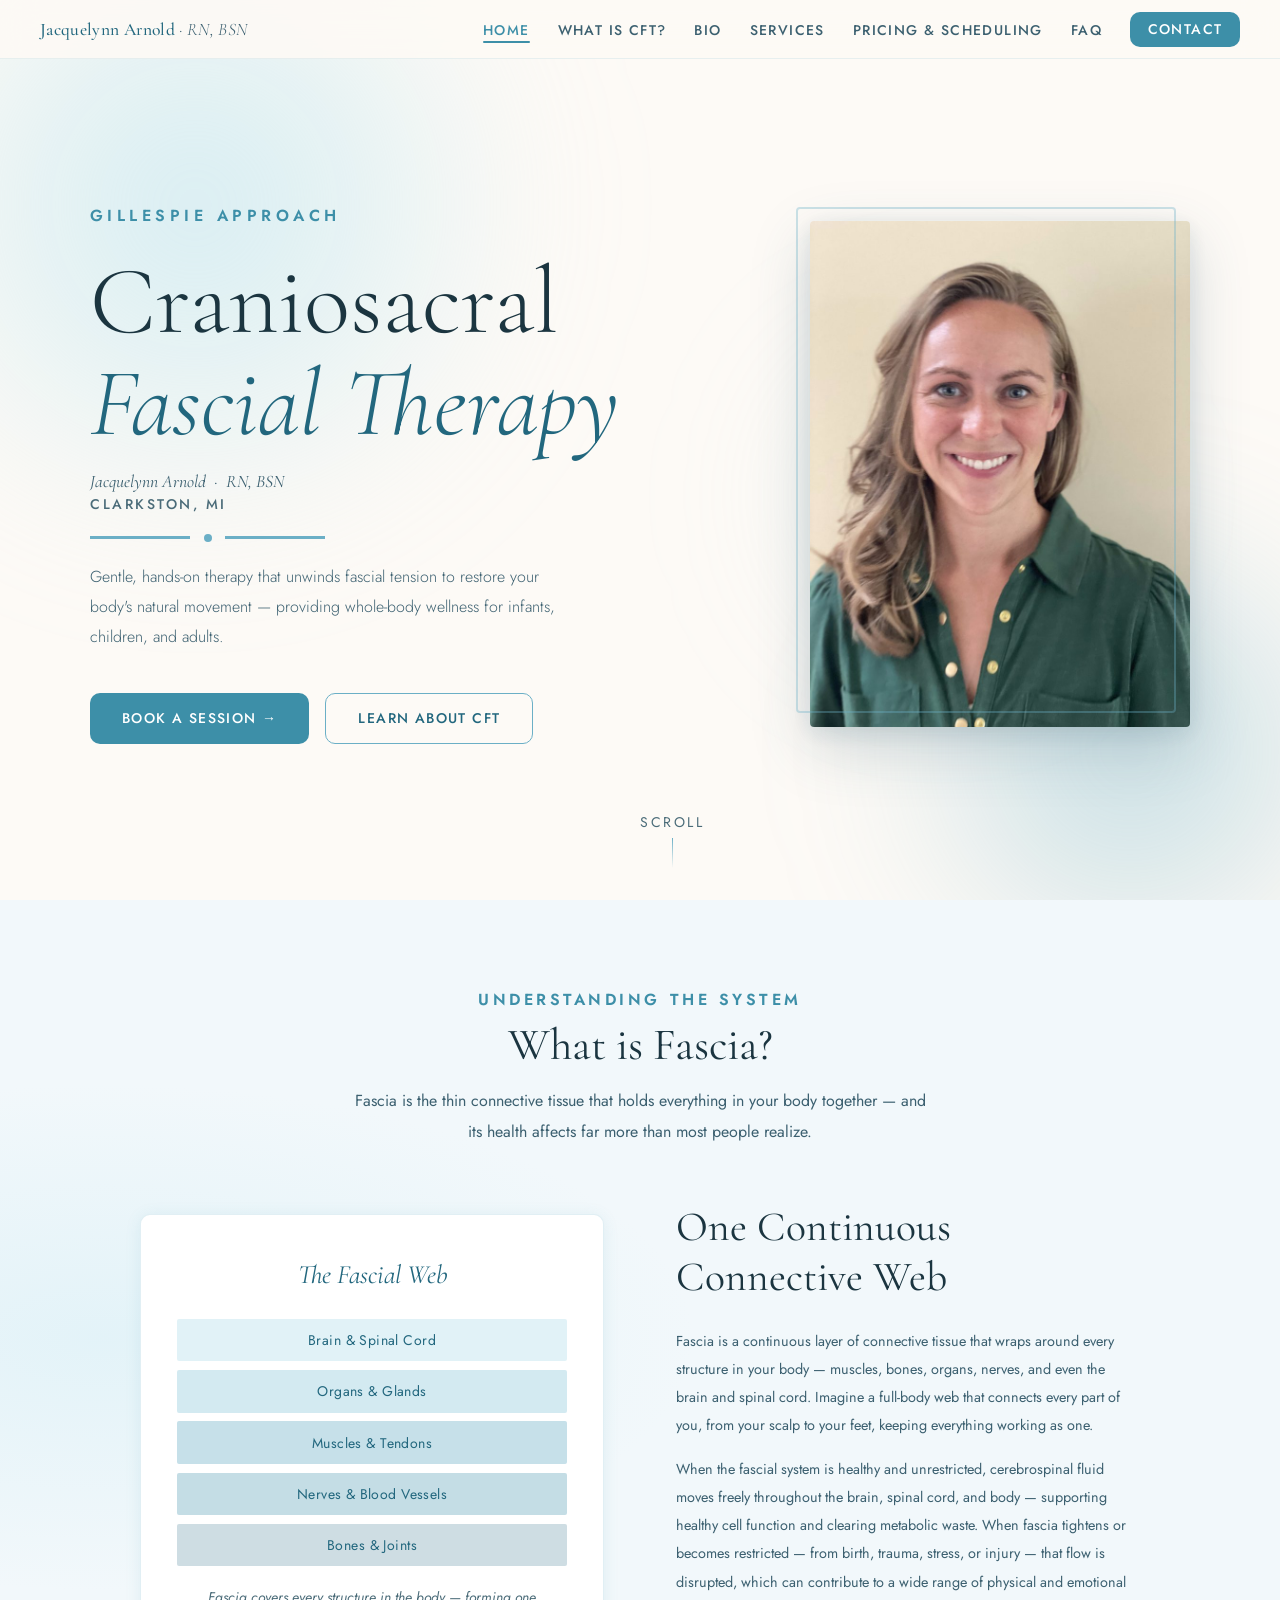
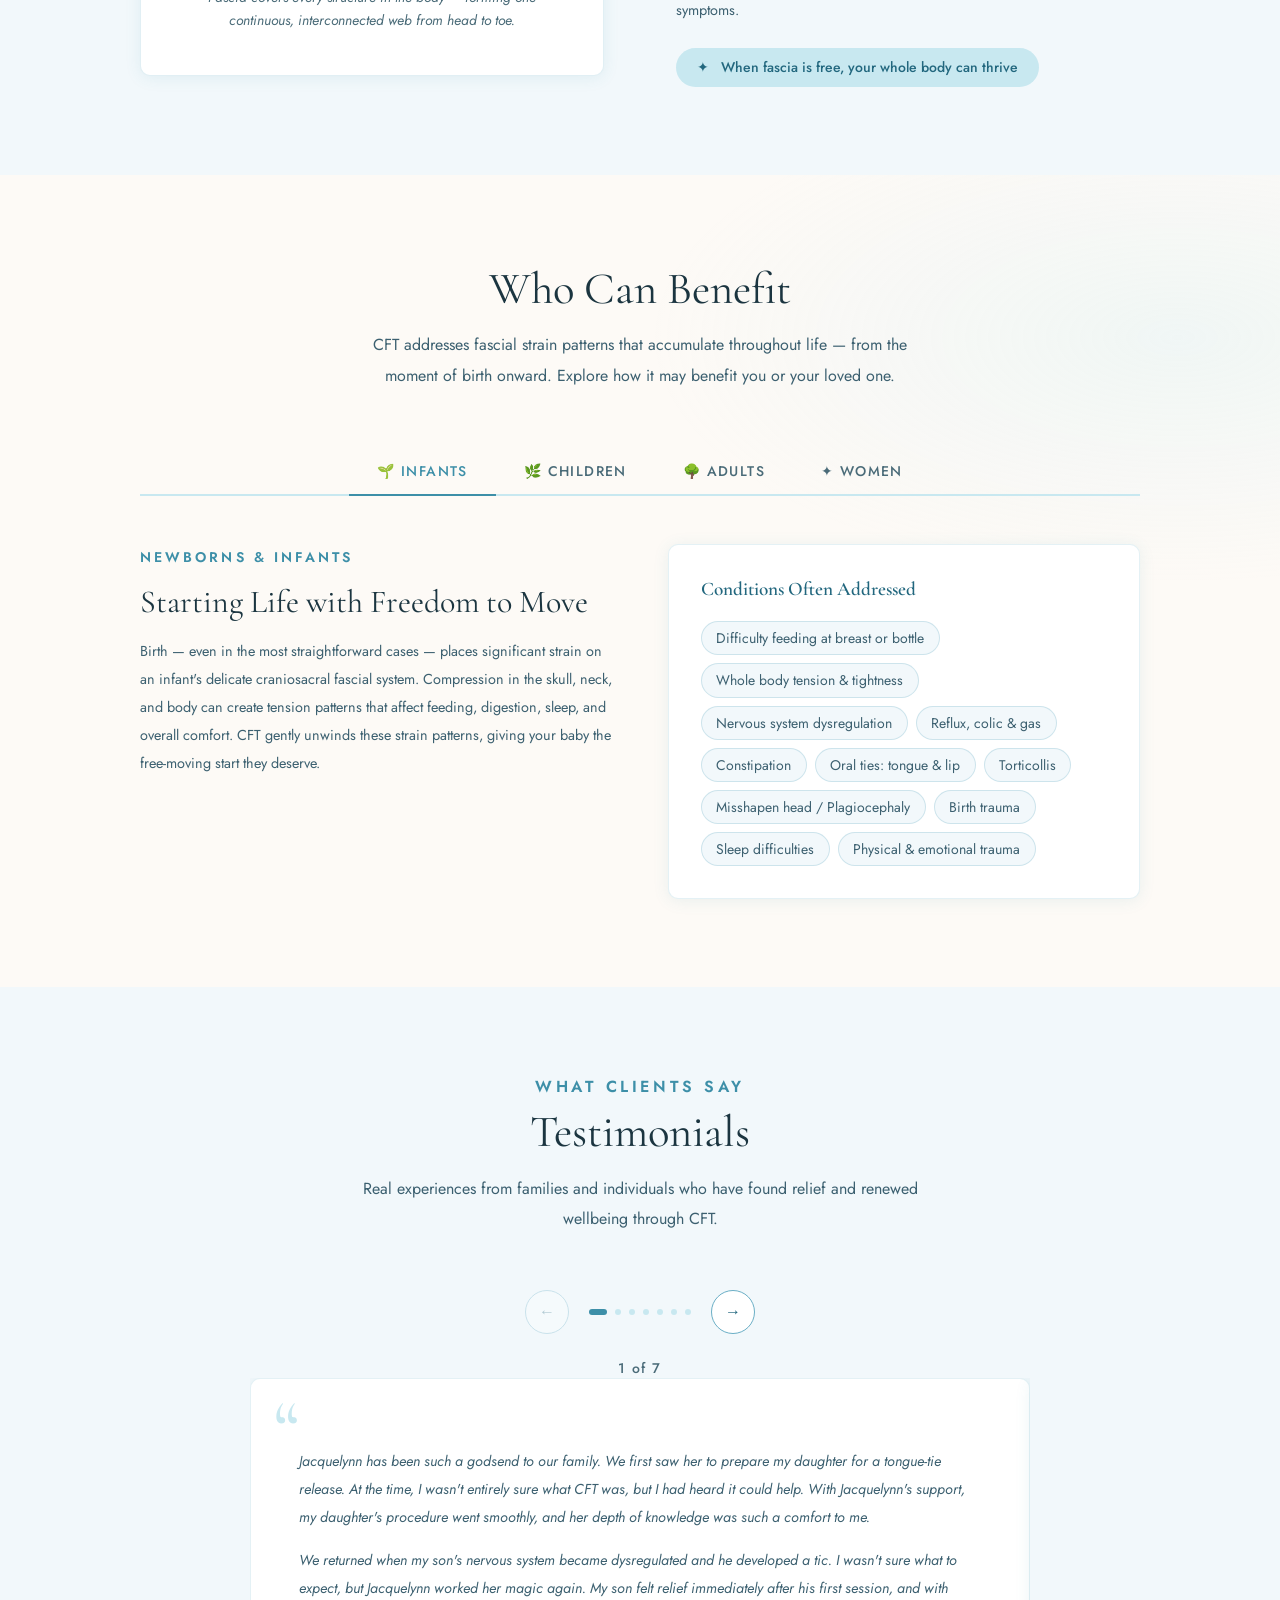
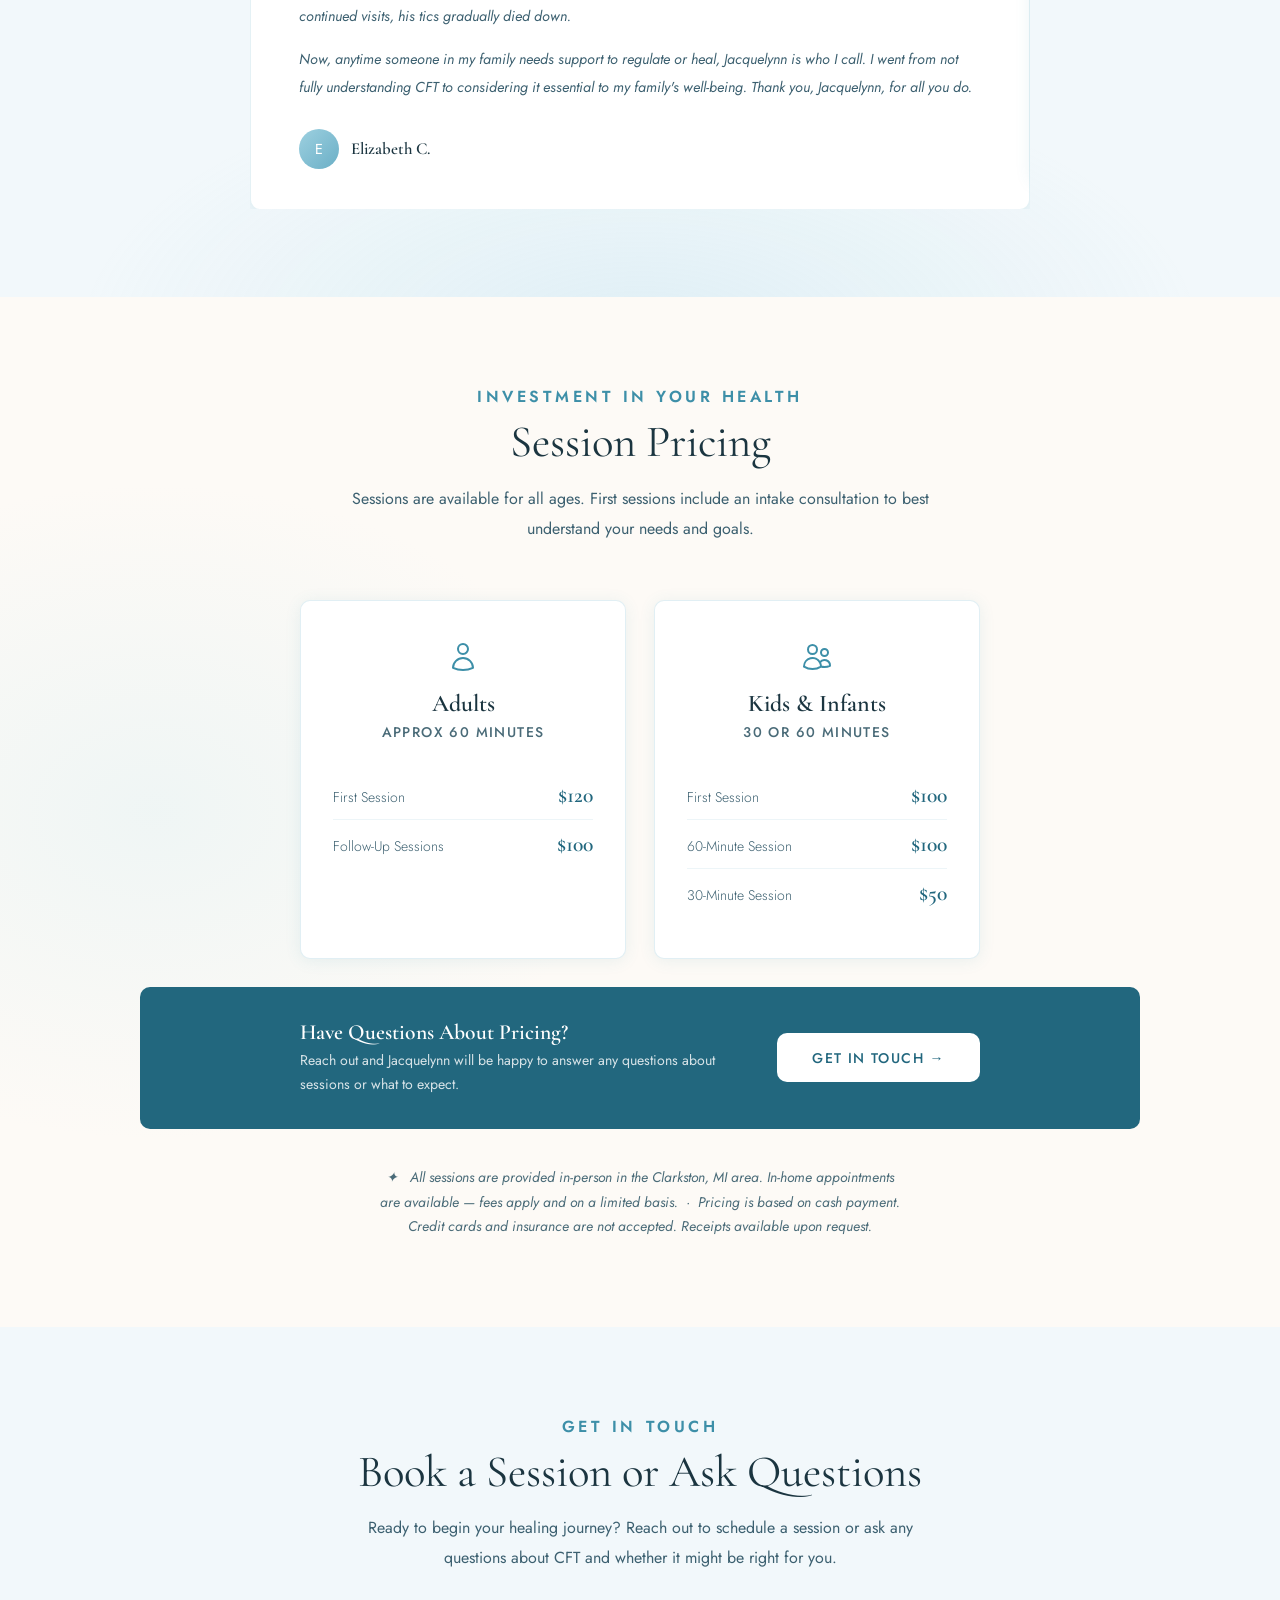
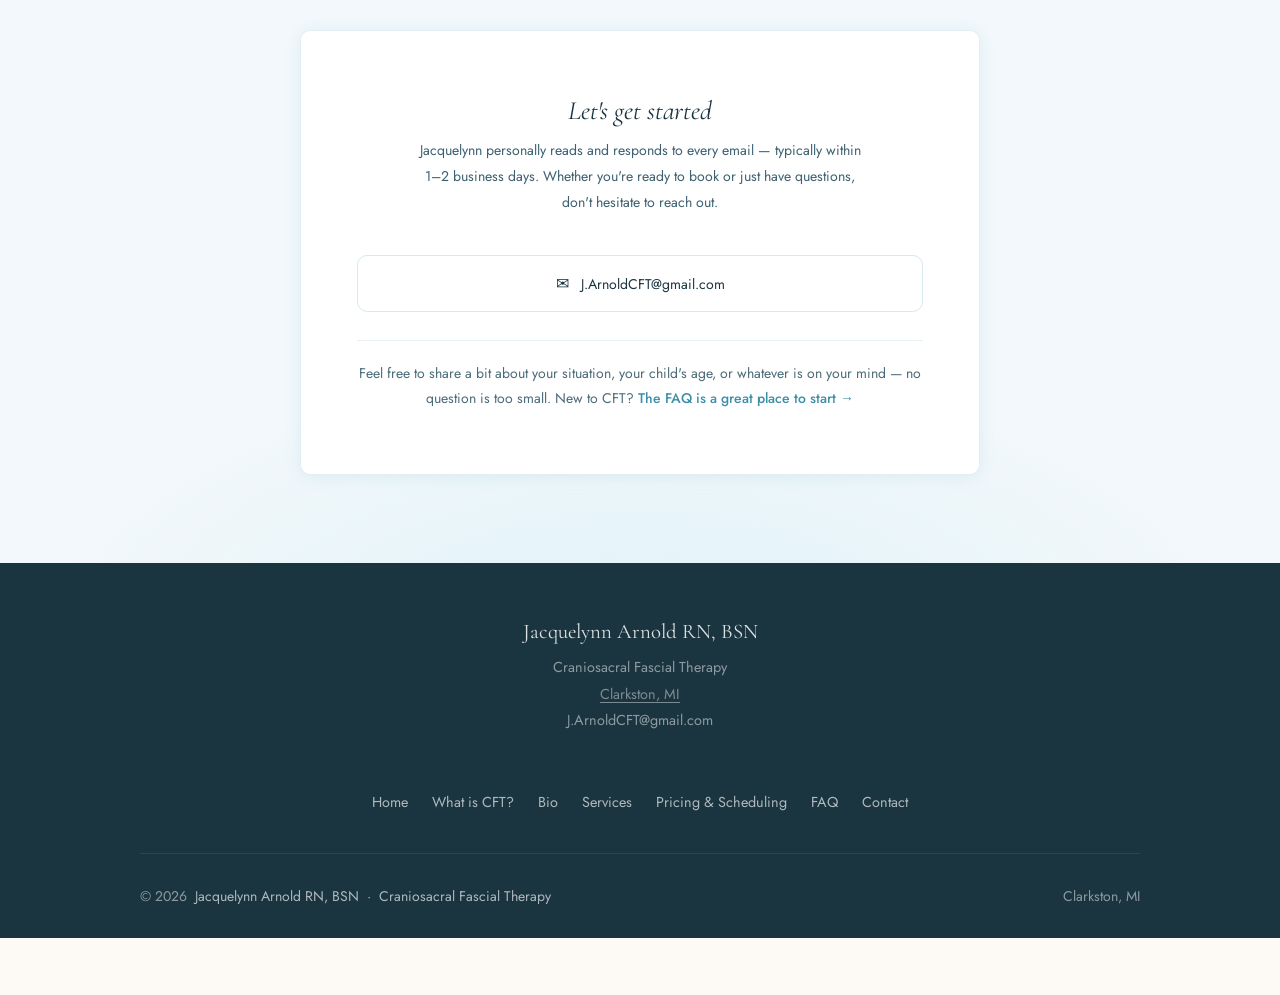
==== index.html @ 03997ca1 "UI polish: SVG icons, cursor fixes, static map link, social card refresh - Replace emoji icons with " ====
<!DOCTYPE html>
<html lang="en">
<head>
  <meta charset="UTF-8">
  <meta name="viewport" content="width=device-width, initial-scale=1.0">
  <meta name="description" content="Jacquelynn Arnold RN, BSN offers Craniosacral Fascial Therapy (CFT) in Clarkston, MI — gentle, hands-on sessions for infants, children, and adults. Book a session today.">
  <link rel="canonical" href="https://www.jarnoldcft.com/">
  <!-- Open Graph -->
  <meta property="og:type" content="website">
  <meta property="og:site_name" content="Jacquelynn Arnold CFT">
  <meta property="og:url" content="https://www.jarnoldcft.com/">
  <meta property="og:title" content="Craniosacral Fascial Therapy | Jacquelynn Arnold RN, BSN — Clarkston, MI">
  <meta property="og:description" content="Jacquelynn Arnold RN, BSN offers Craniosacral Fascial Therapy (CFT) in Clarkston, MI — gentle, hands-on sessions for infants, children, and adults. Book a session today.">
  <meta property="og:image" content="https://www.jarnoldcft.com/images/social-card.jpg">
  <meta property="og:image:width" content="1200">
  <meta property="og:image:height" content="630">
  <!-- Twitter Card -->
  <meta name="twitter:card" content="summary_large_image">
  <meta name="twitter:title" content="Craniosacral Fascial Therapy | Jacquelynn Arnold RN, BSN — Clarkston, MI">
  <meta name="twitter:description" content="Jacquelynn Arnold RN, BSN offers Craniosacral Fascial Therapy (CFT) in Clarkston, MI — gentle, hands-on sessions for infants, children, and adults. Book a session today.">
  <meta name="twitter:image" content="https://www.jarnoldcft.com/images/social-card.jpg">
  <link rel="icon" href="data:image/svg+xml,%3Csvg xmlns='http://www.w3.org/2000/svg' viewBox='0 0 32 32'%3E%3Crect width='32' height='32' rx='6' fill='%233D8FA8'/%3E%3Ctext x='16' y='24' text-anchor='middle' font-family='serif' font-size='22' fill='white'%3EJ%3C/text%3E%3C/svg%3E">
  <title>Craniosacral Fascial Therapy | Jacquelynn Arnold RN, BSN</title>
  <link href="https://fonts.googleapis.com/css2?family=Cormorant+Garamond:ital,wght@0,300;0,400;0,500;0,600;1,300;1,400;1,500&family=Jost:wght@300;400;500;600&display=swap" rel="stylesheet">
  <link rel="stylesheet" href="styles.css">
  <style>

    /* =====================================================
       PAGE-SPECIFIC STYLES — Homepage only
       Shared styles (nav, footer, colors, etc.) are in styles.css
       ===================================================== */


    /* =====================================================
       HERO SECTION
       ===================================================== */
    .hero {
      min-height: 100vh;
      display: flex;
      align-items: center;
      justify-content: center;
      text-align: left;
      position: relative;
      overflow: hidden;
      padding: 8rem 3rem 5rem;
    }

    /* Two-column split: text left, portrait right */
    .hero-split {
      display: grid;
      grid-template-columns: 1fr 380px;
      gap: 5rem;
      align-items: center;
      max-width: 1100px;
      width: 100%;
      position: relative;
      z-index: 1;
    }

    /* Soft watercolor blob background */
    .hero-bg {
      position: absolute;
      inset: 0;
      pointer-events: none;
      overflow: hidden;
    }
    .hero-blob {
      position: absolute;
      border-radius: 50%;
      filter: blur(72px);
    }
    .hero-blob-1 {
      width: 750px; height: 650px;
      top: -120px; left: -180px;
      background: radial-gradient(circle, rgba(184, 228, 240, 0.62) 0%, transparent 70%);
      animation: drift 18s ease-in-out infinite alternate;
    }
    .hero-blob-2 {
      width: 560px; height: 500px;
      bottom: -100px; right: -130px;
      background: radial-gradient(circle, rgba(107, 175, 198, 0.42) 0%, transparent 70%);
      animation: drift 24s ease-in-out infinite alternate-reverse;
    }
    .hero-blob-3 {
      width: 400px; height: 360px;
      top: 35%; left: 58%;
      background: radial-gradient(circle, rgba(200, 232, 240, 0.32) 0%, transparent 70%);
      animation: drift 16s ease-in-out infinite alternate;
    }
    @keyframes drift {
      0%   { transform: translate(0, 0) scale(1); }
      100% { transform: translate(35px, 25px) scale(1.1); }
    }

    .hero-content {
      position: relative;
    }

    /* Portrait image column */
    .hero-portrait-wrap {
      position: relative;
      opacity: 0;
      animation: fadeUp 1s ease 0.7s forwards;
    }
    /* Decorative offset border behind portrait */
    .hero-portrait-wrap::before {
      content: '';
      position: absolute;
      inset: -14px 14px 14px -14px;
      border: 2px solid rgba(107, 175, 198, 0.35);
      border-radius: 4px;
      pointer-events: none;
    }
    .hero-portrait {
      width: 100%;
      aspect-ratio: 3 / 4;
      display: block;
      object-fit: cover;
      object-position: center top;
      border-radius: 4px;
      box-shadow: 0 20px 60px rgba(60, 96, 112, 0.22), 0 6px 20px rgba(60, 96, 112, 0.12);
    }

    /* Small uppercase label above title */
    .hero-eyebrow {
      font-size: 1rem;           /* Updated: was 0.72rem */
      font-weight: 600;
      letter-spacing: 0.28em;
      text-transform: uppercase;
      color: var(--teal-deep);
      margin-bottom: 1.5rem;
      opacity: 0;
      animation: fadeUp 0.9s ease 0.2s forwards;
    }

    /* Main headline */
    .hero-title {
      font-family: 'Cormorant Garamond', serif;
      font-size: clamp(3rem, 7.5vw, 6rem);
      font-weight: 300;
      line-height: 1.06;
      color: var(--text-dark);
      margin-bottom: 1rem;
      opacity: 0;
      animation: fadeUp 0.9s ease 0.4s forwards;
    }
    .hero-title em {
      font-style: italic;
      color: var(--teal-dark);
    }

    /* Provider name below title */
    .hero-name {
      font-family: 'Cormorant Garamond', serif;
      font-size: 1.1rem;
      font-style: italic;
      font-weight: 400;
      color: var(--text-mid);
      margin-bottom: 0.1rem;
      opacity: 0;
      animation: fadeUp 0.9s ease 0.55s forwards;
    }

    /* Location line under provider name */
    .hero-location {
      font-size: 0.875rem;
      font-weight: 500;
      letter-spacing: 0.18em;
      text-transform: uppercase;
      color: var(--text-light);
      margin-bottom: 0;
      opacity: 0;
      animation: fadeUp 0.9s ease 0.6s forwards;
    }

    /* Decorative line + dot divider */
    .hero-divider {
      display: flex;
      align-items: center;
      justify-content: flex-start;
      gap: 0.85rem;
      margin: 1.25rem 0;
      opacity: 0;
      animation: fadeUp 0.9s ease 0.65s forwards;
    }
    .hero-divider-line { width: 100px; height: 3px; background: var(--teal-mid); }
    .hero-divider-dot  { width: 8px; height: 8px; border-radius: 50%; background: var(--teal-mid); }

    /* Tagline paragraph */
    .hero-tagline {
      font-size: 1rem;
      font-weight: 300;
      color: var(--text-mid);
      max-width: 480px;
      margin: 0 0 2.5rem;
      line-height: 1.9;
      opacity: 0;
      animation: fadeUp 0.9s ease 0.8s forwards;
    }

    /* Button group */
    .hero-actions {
      display: flex;
      gap: 1rem;
      justify-content: flex-start;
      flex-wrap: wrap;
      opacity: 0;
      animation: fadeUp 0.9s ease 1s forwards;
    }

    /* .btn-primary and .btn-outline are in styles.css */

    /* Scroll indicator at bottom of hero */
    .scroll-hint {
      position: absolute;
      bottom: 2rem;
      left: 50%;
      transform: translateX(-50%);
      display: flex;
      flex-direction: column;
      align-items: center;
      gap: 0.4rem;
      color: var(--text-light);
      font-size: 0.875rem;
      letter-spacing: 0.18em;
      text-transform: uppercase;
      opacity: 0;
      animation: fadeUp 1s ease 1.6s forwards;
    }
    .scroll-hint-line {
      width: 1px;
      height: 30px;
      background: linear-gradient(to bottom, var(--teal-mid), transparent);
      animation: scrollPulse 2s ease-in-out infinite;
    }
    @keyframes scrollPulse {
      0%, 100% { opacity: 0.4; }
      50%       { opacity: 1; }
    }


    /* .section, .section-inner, .section-label, .section-title,
       .section-intro, and .reveal are all in styles.css */


    /* =====================================================
       WHAT IS FASCIA? SECTION
       ===================================================== */
    .fascia-section {
      background:
        radial-gradient(ellipse 80% 50% at 8% 50%, rgba(184, 228, 240, 0.26) 0%, transparent 58%),
        var(--off-white);
    }

    .fascia-grid {
      display: grid;
      grid-template-columns: 1fr 1fr;
      gap: 4.5rem;
      align-items: center;
    }

    /* Visual diagram card */
    .fascia-diagram {
      background: white;
      border-radius: var(--radius);
      border: 1px solid rgba(107, 175, 198, 0.2);
      box-shadow: var(--shadow-sm);
      padding: 2.75rem 2.25rem;
      text-align: center;
    }
    .fascia-diagram-title {
      font-family: 'Cormorant Garamond', serif;
      font-size: 1.65rem;
      font-style: italic;
      font-weight: 400;
      color: var(--teal-dark);
      margin-bottom: 1.75rem;
    }
    .fascia-layers { display: flex; flex-direction: column; gap: 0.55rem; }
    .fascia-layer {
      padding: 0.7rem 1.25rem;
      border-radius: 2px;
      font-size: 0.875rem;
      font-weight: 400;
      letter-spacing: 0.03em;
      color: var(--teal-dark);
    }
    .fascia-layer-1 { background: rgba(200, 232, 240, 0.55); }
    .fascia-layer-2 { background: rgba(157, 208, 224, 0.45); }
    .fascia-layer-3 { background: rgba(107, 175, 198, 0.38); }
    .fascia-layer-4 { background: rgba(61, 143, 168, 0.30); }
    .fascia-layer-5 { background: rgba(34, 103, 126, 0.22); }
    .fascia-caption {
      margin-top: 1.25rem;
      font-size: 0.875rem;
      color: var(--text-light);
      font-style: italic;
      line-height: 1.6;
    }

    /* Text content beside diagram */
    .fascia-text h3 {
      font-family: 'Cormorant Garamond', serif;
      font-size: clamp(1.8rem, 3.5vw, 2.6rem);
      font-weight: 400;
      color: var(--text-dark);
      line-height: 1.2;
      margin-bottom: 1.5rem;
    }
    .fascia-text p {
      font-size: 0.9rem;
      line-height: 1.95;
      color: var(--text-mid);
      margin-bottom: 1rem;
    }
    .fascia-pill {
      display: inline-flex;
      align-items: center;
      gap: 0.6rem;
      background: var(--teal-pale);
      color: var(--teal-dark);
      padding: 0.6rem 1.3rem;
      border-radius: 100px;
      font-size: 0.875rem;
      font-weight: 500;
      margin-top: 0.5rem;
    }


    /* =====================================================
       HOW CFT CAN HELP YOU — TABBED SECTION
       ===================================================== */
    .helps-section {
      background:
        radial-gradient(ellipse 75% 55% at 92% 20%, rgba(184, 228, 240, 0.18) 0%, transparent 55%),
        var(--cream);
    }

    /* Tab navigation buttons */
    .tabs-nav {
      display: flex;
      justify-content: center;
      gap: 0;
      margin-bottom: 3rem;
      border-bottom: 2px solid var(--teal-pale);
      flex-wrap: wrap;
    }
    .tab-btn {
      background: none;
      border: none;
      padding: 0.85rem 1.75rem;
      font-family: 'Jost', sans-serif;
      font-size: 0.875rem;
      font-weight: 500;
      letter-spacing: 0.1em;
      text-transform: uppercase;
      color: var(--text-light);
      cursor: pointer;
      position: relative;
      transition: color 0.25s ease;
      white-space: nowrap;
    }
    /* Active indicator line under tab */
    .tab-btn::after {
      content: '';
      position: absolute;
      bottom: -2px; left: 0; right: 0;
      height: 2px;
      background: var(--teal-deep);
      transform: scaleX(0);
      transition: transform 0.3s ease;
    }
    .tab-btn.active { color: var(--teal-deep); }
    .tab-btn.active::after { transform: scaleX(1); }
    .tab-btn:hover { color: var(--teal-deep); }

    /* Tab panel visibility */
    .tab-panel { display: none; }
    .tab-panel.active { display: block; }

    /* Two-column layout inside each tab */
    .tab-layout {
      display: grid;
      grid-template-columns: 1fr 1fr;
      gap: 3.5rem;
      align-items: start;
    }

    .tab-text .tab-label {
      font-size: 0.875rem;
      font-weight: 600;
      letter-spacing: 0.22em;
      text-transform: uppercase;
      color: var(--teal-deep);
      margin-bottom: 0.65rem;
    }
    .tab-text h3 {
      font-family: 'Cormorant Garamond', serif;
      font-size: 2rem;
      font-weight: 400;
      color: var(--text-dark);
      margin-bottom: 1rem;
    }
    .tab-text p {
      font-size: 0.9rem;
      line-height: 1.95;
      color: var(--text-mid);
    }

    /* Condition tags card */
    .conditions-card {
      background: white;
      border: 1px solid rgba(107, 175, 198, 0.18);
      border-radius: var(--radius);
      padding: 2rem;
      box-shadow: var(--shadow-sm);
    }
    .conditions-card h4 {
      font-family: 'Cormorant Garamond', serif;
      font-size: 1.2rem;
      font-weight: 600;
      color: var(--teal-dark);
      margin-bottom: 1.25rem;
    }
    .condition-tags { display: flex; flex-wrap: wrap; gap: 0.5rem; }
    .condition-tag {
      background: var(--off-white);
      border: 1px solid rgba(107, 175, 198, 0.28);
      color: var(--text-mid);
      padding: 0.38rem 0.9rem;
      border-radius: 100px;
      font-size: 0.875rem;
      font-weight: 400;
      transition: all 0.22s ease;
      cursor: default;
    }
    .condition-tag:hover {
      background: var(--teal-deep);
      color: white;
      border-color: var(--teal-deep);
    }


    /* =====================================================
       TESTIMONIALS CAROUSEL
       ===================================================== */
    .testimonials-section {
      background:
        radial-gradient(ellipse 80% 55% at 50% 105%, rgba(157, 208, 224, 0.22) 0%, transparent 55%),
        var(--off-white);
    }

    /* Nav sits above the carousel — anchored, never shifts with card height */
    .carousel-outer {
      overflow: hidden;
      position: relative;
      max-width: 780px;
      margin: 0 auto;
      transition: height 0.45s cubic-bezier(0.4, 0, 0.2, 1);
    }
    /* flex-start: each card sits at its own natural height, not the tallest card's */
    .carousel-track {
      display: flex;
      align-items: flex-start;
      transition: transform 0.5s cubic-bezier(0.4, 0, 0.2, 1);
    }
    /* Each card fills the outer container exactly — flex: 0 0 100% = container width */
    .t-card {
      flex: 0 0 100%;
      background: white;
      border: 1px solid rgba(107, 175, 198, 0.18);
      border-radius: var(--radius);
      padding: 2.5rem 3rem;
      box-shadow: var(--shadow-sm);
      position: relative;
    }
    /* Large decorative opening quote */
    .t-card::before {
      content: '\201C';
      font-family: 'Cormorant Garamond', serif;
      font-size: 5rem;
      line-height: 1;
      color: var(--teal-pale);
      position: absolute;
      top: 0.6rem;
      left: 1.4rem;
    }
    .t-quote {
      font-size: 0.9rem;
      line-height: 1.95;
      color: var(--text-mid);
      font-style: italic;
      margin-top: 1.75rem;
      margin-bottom: 1.75rem;
    }
    .t-quote p { margin-bottom: 0.9rem; }
    .t-quote p:last-child { margin-bottom: 0; }
    .t-author {
      display: flex;
      align-items: center;
      gap: 0.75rem;
    }
    .t-avatar {
      width: 40px; height: 40px;
      border-radius: 50%;
      background: linear-gradient(135deg, var(--teal-light), var(--teal-mid));
      display: flex;
      align-items: center;
      justify-content: center;
      font-size: 0.9rem;
      color: white;
      flex-shrink: 0;
    }
    .t-name {
      font-family: 'Cormorant Garamond', serif;
      font-size: 1.05rem;
      font-weight: 600;
      color: var(--text-dark);
    }
    .t-type {
      font-size: 0.875rem;
      color: var(--text-light);
      letter-spacing: 0.04em;
    }

    /* Nav anchored above the carousel — arrows + dots, centered */
    .carousel-nav {
      display: flex;
      align-items: center;
      justify-content: center;
      gap: 1.25rem;
      margin-bottom: 1.5rem;
      max-width: 780px;
      margin-left: auto;
      margin-right: auto;
    }
    .carousel-btn {
      width: 44px; height: 44px;
      border-radius: 50%;
      border: 1.5px solid var(--teal-mid);
      background: white;
      color: var(--teal-dark);
      cursor: pointer;
      display: flex;
      align-items: center;
      justify-content: center;
      font-size: 1rem;
      transition: all 0.25s ease;
    }
    .carousel-btn:hover {
      background: var(--teal-deep);
      border-color: var(--teal-deep);
      color: white;
    }
    .carousel-btn:disabled {
      opacity: 0.3;
      pointer-events: none;
      cursor: not-allowed;
    }
    /* Slide counter — "1 of 7" */
    .carousel-counter {
      display: block;
      text-align: center;
      font-size: 0.875rem;
      font-weight: 500;
      letter-spacing: 0.1em;
      color: var(--text-light);
      margin-top: 0.85rem;
    }

    /* Dot indicators */
    .carousel-dots { display: flex; gap: 0.5rem; }
    .carousel-dot {
      width: 6px; height: 6px;
      border-radius: 50%;
      background: var(--teal-pale);
      border: none;
      cursor: pointer;
      transition: all 0.25s ease;
    }
    .carousel-dot.active {
      background: var(--teal-deep);
      width: 18px;
      border-radius: 3px;
    }


    /* =====================================================
       PRICING SECTION
       ===================================================== */
    .pricing-section {
      background:
        radial-gradient(ellipse 65% 58% at 12% 50%, rgba(184, 228, 240, 0.2) 0%, transparent 55%),
        var(--cream);
    }

    .pricing-grid {
      display: grid;
      grid-template-columns: repeat(2, 1fr);
      gap: 1.75rem;
      max-width: 680px;
      margin: 0 auto 1.75rem;
    }

    /* Teal CTA banner below pricing cards */
    .pricing-cta-banner {
      background: var(--teal-dark);
      border-radius: var(--radius);
      padding: 2rem 2.5rem;
      margin-bottom: 2.25rem;
    }
    .pricing-cta-inner {
      display: flex;
      align-items: center;
      justify-content: space-between;
      gap: 2rem;
      max-width: 680px;
      margin: 0 auto;
    }
    .pricing-cta-label {
      font-family: 'Cormorant Garamond', serif;
      font-size: 1.35rem;
      font-weight: 600;
      color: white;
      margin-bottom: 0.3rem;
    }
    .pricing-cta-text {
      font-size: 0.88rem;
      color: rgba(255, 255, 255, 0.82);
      line-height: 1.7;
    }
    .pricing-card {
      background: white;
      border: 1px solid rgba(107, 175, 198, 0.2);
      border-radius: var(--radius);
      padding: 2.5rem 2rem;
      box-shadow: var(--shadow-sm);
      text-align: center;
      transition: transform 0.3s ease, box-shadow 0.3s ease;
      position: relative;
      cursor: pointer;
    }
    .pricing-card:hover {
      transform: translateY(-5px);
      box-shadow: var(--shadow-md);
    }
    /* Highlighted "popular" card */
    .pricing-card.featured {
      border-color: var(--teal-mid);
      border-width: 2px;
    }
    .pricing-card.featured::before {
      content: 'Most Common';
      position: absolute;
      top: -12px; left: 50%;
      transform: translateX(-50%);
      background: var(--teal-deep);
      color: white;
      font-size: 0.62rem;
      font-weight: 600;
      letter-spacing: 0.14em;
      text-transform: uppercase;
      padding: 0.28rem 0.85rem;
      border-radius: 100px;
    }
    .pricing-icon { display:flex; justify-content:center; margin-bottom:1rem; }
    .pricing-who {
      font-family: 'Cormorant Garamond', serif;
      font-size: 1.5rem;
      font-weight: 600;
      color: var(--text-dark);
      margin-bottom: 0.25rem;
    }
    .pricing-duration {
      font-size: 0.875rem;
      font-weight: 500;
      letter-spacing: 0.1em;
      text-transform: uppercase;
      color: var(--text-light);
      margin-bottom: 1.75rem;
    }
    .pricing-row {
      display: flex;
      justify-content: space-between;
      align-items: baseline;
      padding: 0.7rem 0;
      border-bottom: 1px solid rgba(107, 175, 198, 0.12);
      font-size: 0.875rem;
    }
    .pricing-row:last-of-type { border-bottom: none; }
    .pricing-row-label { color: var(--text-mid); font-weight: 300; text-align: left; }
    .pricing-row-price {
      font-family: 'Cormorant Garamond', serif;
      font-size: 1.35rem;
      font-weight: 600;
      color: var(--teal-dark);
    }
    .pricing-note {
      text-align: center;
      font-size: 0.875rem;
      color: var(--text-light);
      line-height: 1.75;
      max-width: 520px;
      margin: 0 auto;
      font-style: italic;
    }


    /* =====================================================
       CONTACT / BOOK A SESSION
       ===================================================== */
    .contact-section {
      background:
        radial-gradient(ellipse 85% 60% at 50% 110%, rgba(184, 228, 240, 0.32) 0%, transparent 55%),
        var(--off-white);
    }
    .contact-card {
      background: white;
      border: 1px solid rgba(107, 175, 198, 0.2);
      border-radius: var(--radius);
      padding: 4rem 3.5rem;
      max-width: 680px;
      margin: 0 auto;
      box-shadow: var(--shadow-sm);
      text-align: center;
    }
    .contact-greeting {
      font-family: 'Cormorant Garamond', serif;
      font-size: 1.65rem;
      font-weight: 400;
      font-style: italic;
      color: var(--text-dark);
      margin-bottom: 0.65rem;
    }
    .contact-subtext {
      font-size: 0.88rem;
      color: var(--text-mid);
      line-height: 1.85;
      max-width: 460px;
      margin: 0 auto 2.5rem;
    }
    .contact-methods {
      display: flex;
      flex-direction: column;
      gap: 0.75rem;
      margin-bottom: 1.75rem;
    }
    .contact-link {
      display: flex;
      align-items: center;
      justify-content: center;
      gap: 0.75rem;
      padding: 1rem 2rem;
      border: 1.5px solid rgba(107, 175, 198, 0.28);
      border-radius: var(--radius);
      text-decoration: none;
      color: var(--text-dark);
      font-size: 0.88rem;
      font-weight: 400;
      transition: all 0.25s ease;
    }
    .contact-link:hover {
      background: var(--teal-deep);
      color: white;
      border-color: var(--teal-deep);
      transform: translateY(-2px);
      box-shadow: var(--shadow-sm);
    }
    .contact-link-icon { font-size: 1rem; }
    .contact-location {
      padding-top: 1.5rem;
      border-top: 1px solid rgba(107, 175, 198, 0.15);
      font-size: 0.875rem;
      color: var(--text-light);
      letter-spacing: 0.06em;
      display: flex;
      align-items: center;
      justify-content: center;
      gap: 0.4rem;
    }
    .contact-hint {
      margin-top: 1.25rem;
      padding-top: 1.25rem;
      border-top: 1px solid rgba(107, 175, 198, 0.15);
      font-size: 0.875rem;
      color: var(--text-light);
      line-height: 1.75;
    }
    .contact-hint a {
      color: var(--teal-deep);
      text-decoration: none;
      font-weight: 500;
    }
    .contact-hint a:hover { text-decoration: underline; }


    /* Footer, @keyframes fadeUp, and shared responsive rules are in styles.css */

    /* ── Responsive — page-specific breakpoints ── */
    @media (max-width: 1060px) {
      .hero-split { grid-template-columns: 1fr 300px; gap: 3rem; }
    }
    @media (max-width: 960px) {
      /* Stack hero vertically on tablets — re-center text */
      .hero-split {
        grid-template-columns: 1fr;
        gap: 2.5rem;
        text-align: center;
      }
      .hero-portrait-wrap { max-width: 280px; margin: 0 auto; }
      .hero-portrait-wrap::before { inset: -10px 10px 10px -10px; }
      .hero-divider { justify-content: center; }
      .hero-tagline { margin-left: auto; margin-right: auto; }
      .hero-actions { justify-content: center; }
      /* Other sections */
      .fascia-grid  { grid-template-columns: 1fr; gap: 2.5rem; }
      .tab-layout   { grid-template-columns: 1fr; gap: 2rem; }
      .pricing-grid { grid-template-columns: 1fr; max-width: 380px; margin: 0 auto 1.75rem; }
      .pricing-cta-inner { flex-direction: column; align-items: flex-start; }
    }
    @media (max-width: 640px) {
      .hero { padding: 7rem 1.5rem 4rem; }
      .hero-actions { flex-direction: column; align-items: center; }
      .t-card       { padding: 2rem 1.5rem; }
      .contact-card { padding: 2.5rem 1.5rem; }
      .tab-btn      { padding: 0.7rem 1rem; font-size: 0.875rem; }
    }

  </style>

  <!-- LocalBusiness Structured Data — helps Google understand this is a local service business -->
  <script type="application/ld+json">
  {
    "@context": "https://schema.org",
    "@type": "HealthAndBeautyBusiness",
    "name": "Jacquelynn Arnold CFT",
    "description": "Craniosacral Fascial Therapy (CFT) for infants, children, and adults using the Gillespie Approach — gentle, hands-on sessions in Clarkston, Michigan.",
    "url": "https://www.jarnoldcft.com",
    "email": "J.ArnoldCFT@gmail.com",
    "address": {
      "@type": "PostalAddress",
      "addressLocality": "Clarkston",
      "addressRegion": "MI",
      "addressCountry": "US"
    },
    "geo": {
      "@type": "GeoCoordinates",
      "latitude": "42.7342",
      "longitude": "-83.4188"
    },
    "priceRange": "$$",
    "serviceArea": {
      "@type": "GeoCircle",
      "geoMidpoint": {
        "@type": "GeoCoordinates",
        "latitude": "42.7342",
        "longitude": "-83.4188"
      },
      "geoRadius": "30000"
    },
    "hasOfferCatalog": {
      "@type": "OfferCatalog",
      "name": "CFT Sessions",
      "itemListElement": [
        {"@type": "Offer", "itemOffered": {"@type": "Service", "name": "Infant CFT Session"}},
        {"@type": "Offer", "itemOffered": {"@type": "Service", "name": "Children's CFT Session"}},
        {"@type": "Offer", "itemOffered": {"@type": "Service", "name": "Adult CFT Session"}}
      ]
    },
    "employee": {
      "@type": "Person",
      "name": "Jacquelynn Arnold",
      "jobTitle": "Craniosacral Fascial Therapy Practitioner, RN, BSN",
      "hasCredential": [
        {"@type": "EducationalOccupationalCredential", "credentialCategory": "Registered Nurse (RN, BSN)"},
        {"@type": "EducationalOccupationalCredential", "credentialCategory": "Gillespie Approach CFT Practitioner"}
      ]
    }
  }
  </script>
</head>
<body>

  <a href="#home" class="skip-link">Skip to main content</a>

  <!-- ===================================================
       NAVIGATION BAR
       Fixed at top. Becomes solid on scroll.
       Nav links point to landing page sections (#id)
       or to separate pages in /pages/ folder.
       =================================================== -->
  <nav id="navbar">
    <a href="#home" class="nav-brand">
      Jacquelynn Arnold <span>· RN, BSN</span>
    </a>

    <ul class="nav-links" id="nav-links">
      <li><a href="#home">Home</a></li>
      <li><a href="pages/what-is-cft.html">What is CFT?</a></li>
      <li><a href="pages/bio.html">Bio</a></li>
      <li><a href="pages/services.html">Services</a></li>
      <li><a href="pages/pricing.html">Pricing &amp; Scheduling</a></li>
      <li><a href="pages/faq.html">FAQ</a></li>
      <li><a href="#contact" class="nav-cta">Contact</a></li>
    </ul>

    <!-- Hamburger button — only visible on mobile -->
    <button class="nav-toggle" id="nav-toggle" aria-label="Open menu" aria-expanded="false" aria-controls="nav-links">
      <span></span><span></span><span></span>
    </button>
  </nav>


  <!-- ===================================================
       HERO SECTION
       Main headline, tagline, and call-to-action buttons.
       =================================================== -->
  <section class="hero" id="home">
    <!-- Animated watercolor background blobs -->
    <div class="hero-bg">
      <div class="hero-blob hero-blob-1"></div>
      <div class="hero-blob hero-blob-2"></div>
      <div class="hero-blob hero-blob-3"></div>
    </div>

    <div class="hero-split">
      <div class="hero-content">
        <p class="hero-eyebrow">Gillespie Approach</p>

        <h1 class="hero-title">
          Craniosacral<br><em>Fascial Therapy</em>
        </h1>

        <p class="hero-name">Jacquelynn Arnold &nbsp;·&nbsp; RN, BSN</p>
        <p class="hero-location">Clarkston, MI</p>

        <div class="hero-divider">
          <div class="hero-divider-line"></div>
          <div class="hero-divider-dot"></div>
          <div class="hero-divider-line"></div>
        </div>

        <p class="hero-tagline">
          Gentle, hands-on therapy that unwinds fascial tension to restore your body's
          natural movement — providing whole-body wellness for infants, children, and adults.
        </p>

        <div class="hero-actions">
          <a href="#contact" class="btn-primary">Book a Session &rarr;</a>
          <a href="pages/what-is-cft.html" class="btn-outline">Learn About CFT</a>
        </div>
      </div>

      <div class="hero-portrait-wrap">
        <img class="hero-portrait" src="images/bio-pic.jpg" alt="Jacquelynn Arnold, RN, BSN — Craniosacral Fascial Therapy Practitioner in Clarkston, MI">
      </div>
    </div>

    <div class="scroll-hint">
      <span>Scroll</span>
      <div class="scroll-hint-line"></div>
    </div>
  </section>


  <!-- ===================================================
       WHAT IS FASCIA?
       Brief education on fascia and the fascial system.
       =================================================== -->
  <section class="section fascia-section" id="fascia">
    <div class="section-inner">

      <p class="section-label reveal">Understanding the System</p>
      <h2 class="section-title reveal">What is Fascia?</h2>
      <p class="section-intro reveal">
        Fascia is the thin connective tissue that holds everything in your body together —
        and its health affects far more than most people realize.
      </p>

      <div class="fascia-grid">

        <!-- Visual diagram: layered representation of fascia coverage -->
        <div class="fascia-diagram reveal">
          <p class="fascia-diagram-title">The Fascial Web</p>
          <div class="fascia-layers">
            <div class="fascia-layer fascia-layer-1">Brain &amp; Spinal Cord</div>
            <div class="fascia-layer fascia-layer-2">Organs &amp; Glands</div>
            <div class="fascia-layer fascia-layer-3">Muscles &amp; Tendons</div>
            <div class="fascia-layer fascia-layer-4">Nerves &amp; Blood Vessels</div>
            <div class="fascia-layer fascia-layer-5">Bones &amp; Joints</div>
          </div>
          <p class="fascia-caption">
            Fascia covers every structure in the body — forming one continuous,
            interconnected web from head to toe.
          </p>
        </div>

        <!-- Explanatory text -->
        <div class="fascia-text">
          <h3 class="reveal">One Continuous<br>Connective Web</h3>
          <p class="reveal">
            Fascia is a continuous layer of connective tissue that wraps around every
            structure in your body — muscles, bones, organs, nerves, and even the brain
            and spinal cord. Imagine a full-body web that connects every part of you,
            from your scalp to your feet, keeping everything working as one.
          </p>
          <p class="reveal">
            When the fascial system is healthy and unrestricted, cerebrospinal fluid moves
            freely throughout the brain, spinal cord, and body — supporting healthy cell
            function and clearing metabolic waste. When fascia tightens or becomes
            restricted — from birth, trauma, stress, or injury — that flow is disrupted,
            which can contribute to a wide range of physical and emotional symptoms.
          </p>
          <span class="fascia-pill reveal">
            ✦ &nbsp; When fascia is free, your whole body can thrive
          </span>
        </div>

      </div>
    </div>
  </section>


  <!-- ===================================================
       WHO CAN BENEFIT
       Tabbed section: Infants | Children | Adults | Women
       Click a tab to switch the content panel below it.
       =================================================== -->
  <section class="section helps-section" id="helps">
    <div class="section-inner">

      <h2 class="section-title reveal">Who Can Benefit</h2>
      <p class="section-intro reveal">
        CFT addresses fascial strain patterns that accumulate throughout life — from
        the moment of birth onward. Explore how it may benefit you or your loved one.
      </p>

      <!-- Tab navigation -->
      <div class="tabs-nav reveal" role="tablist" aria-label="Who Can Benefit">
        <button class="tab-btn active" data-tab="infants"  role="tab" id="tab-btn-infants"  aria-selected="true"  aria-controls="tab-infants">🌱 Infants</button>
        <button class="tab-btn"        data-tab="children" role="tab" id="tab-btn-children" aria-selected="false" aria-controls="tab-children">🌿 Children</button>
        <button class="tab-btn"        data-tab="adults"   role="tab" id="tab-btn-adults"   aria-selected="false" aria-controls="tab-adults">🌳 Adults</button>
        <button class="tab-btn"        data-tab="women"    role="tab" id="tab-btn-women"    aria-selected="false" aria-controls="tab-women">✦ Women</button>
      </div>

      <!-- ─── Tab: Infants ─────────────────────── -->
      <div class="tab-panel active" id="tab-infants" role="tabpanel" aria-labelledby="tab-btn-infants" tabindex="0">
        <div class="tab-layout">
          <div class="tab-text">
            <p class="tab-label">Newborns &amp; Infants</p>
            <h3>Starting Life with Freedom to Move</h3>
            <p>
              Birth — even in the most straightforward cases — places significant strain on
              an infant's delicate craniosacral fascial system. Compression in the skull,
              neck, and body can create tension patterns that affect feeding, digestion,
              sleep, and overall comfort. CFT gently unwinds these strain patterns, giving
              your baby the free-moving start they deserve.
            </p>
          </div>
          <div class="conditions-card">
            <h4>Conditions Often Addressed</h4>
            <div class="condition-tags">
              <span class="condition-tag">Difficulty feeding at breast or bottle</span>
              <span class="condition-tag">Whole body tension &amp; tightness</span>
              <span class="condition-tag">Nervous system dysregulation</span>
              <span class="condition-tag">Reflux, colic &amp; gas</span>
              <span class="condition-tag">Constipation</span>
              <span class="condition-tag">Oral ties: tongue &amp; lip</span>
              <span class="condition-tag">Torticollis</span>
              <span class="condition-tag">Misshapen head / Plagiocephaly</span>
              <span class="condition-tag">Birth trauma</span>
              <span class="condition-tag">Sleep difficulties</span>
              <span class="condition-tag">Physical &amp; emotional trauma</span>
            </div>
          </div>
        </div>
      </div>

      <!-- ─── Tab: Children ───────────────────── -->
      <div class="tab-panel" id="tab-children" role="tabpanel" aria-labelledby="tab-btn-children" tabindex="0">
        <div class="tab-layout">
          <div class="tab-text">
            <p class="tab-label">Toddlers &amp; School-Age Children</p>
            <h3>Supporting Development &amp; Growth</h3>
            <p>
              As children grow, accumulated fascial tension can affect their development,
              behavior, and ability to thrive. From developmental milestones to focus
              and learning, the fascial system plays a crucial role. CFT provides gentle,
              child-friendly sessions that support healthy nervous system development and
              whole-body function.
            </p>
          </div>
          <div class="conditions-card">
            <h4>Conditions Often Addressed</h4>
            <div class="condition-tags">
              <span class="condition-tag">Developmental delays</span>
              <span class="condition-tag">Nervous system dysregulation</span>
              <span class="condition-tag">ADHD / ADD</span>
              <span class="condition-tag">Sleep issues</span>
              <span class="condition-tag">Anxiety</span>
              <span class="condition-tag">Sensory sensitivities</span>
              <span class="condition-tag">Digestion &amp; constipation</span>
              <span class="condition-tag">Headaches &amp; migraines</span>
              <span class="condition-tag">Birth trauma (carried)</span>
              <span class="condition-tag">Mouth breathing</span>
              <span class="condition-tag">Fascial support with orthodontic treatment</span>
              <span class="condition-tag">Whole body tension</span>
              <span class="condition-tag">Physical &amp; emotional trauma</span>
            </div>
          </div>
        </div>
      </div>

      <!-- ─── Tab: Adults ─────────────────────── -->
      <div class="tab-panel" id="tab-adults" role="tabpanel" aria-labelledby="tab-btn-adults" tabindex="0">
        <div class="tab-layout">
          <div class="tab-text">
            <p class="tab-label">Adults of All Ages</p>
            <h3>Relief, Restoration &amp; Renewal</h3>
            <p>
              Life leaves an imprint on our fascia — through injury, stress, surgery,
              emotional trauma, and the demands of daily living. CFT works with the
              body's natural intelligence to unwind layers of accumulated tension,
              bringing relief from chronic pain, improved nervous system regulation,
              and a profound sense of restoration.
            </p>
          </div>
          <div class="conditions-card">
            <h4>Conditions Often Addressed</h4>
            <div class="condition-tags">
              <span class="condition-tag">Migraines &amp; headaches</span>
              <span class="condition-tag">Back / Neck / TMJ pain</span>
              <span class="condition-tag">Sinus congestion</span>
              <span class="condition-tag">Concussion</span>
              <span class="condition-tag">Anxiety &amp; depression</span>
              <span class="condition-tag">ADHD / ADD</span>
              <span class="condition-tag">Digestion &amp; bloating</span>
              <span class="condition-tag">Joint pain</span>
              <span class="condition-tag">Sleep issues</span>
              <span class="condition-tag">Physical &amp; emotional trauma</span>
              <span class="condition-tag">Nervous system dysregulation</span>
              <span class="condition-tag">Whole body tension</span>
            </div>
          </div>
        </div>
      </div>

      <!-- ─── Tab: Women ──────────────────────── -->
      <div class="tab-panel" id="tab-women" role="tabpanel" aria-labelledby="tab-btn-women" tabindex="0">
        <div class="tab-layout">
          <div class="tab-text">
            <p class="tab-label">Women's Health</p>
            <h3>Supporting Women Through Every Stage</h3>
            <p>
              The female body experiences unique fascial strain patterns through pregnancy,
              childbirth, postpartum recovery, hormonal changes, and more. CFT offers a
              profoundly gentle approach to supporting women's health — physically,
              emotionally, and hormonally — at every stage of life.
            </p>
          </div>
          <div class="conditions-card">
            <h4>Conditions Often Addressed</h4>
            <div class="condition-tags">
              <span class="condition-tag">Pelvic pain &amp; dysfunction</span>
              <span class="condition-tag">Pregnancy support</span>
              <span class="condition-tag">Postpartum recovery</span>
              <span class="condition-tag">Birth trauma</span>
              <span class="condition-tag">Anxiety &amp; depression</span>
              <span class="condition-tag">Scar tissue (C-section, episiotomy)</span>
              <span class="condition-tag">TMJ pain</span>
              <span class="condition-tag">Migraines &amp; headaches</span>
              <span class="condition-tag">Nervous system regulation</span>
              <span class="condition-tag">Emotional trauma</span>
              <span class="condition-tag">Endometriosis-related pain</span>
            </div>
          </div>
        </div>
      </div>

    </div>
  </section>


  <!-- ===================================================
       TESTIMONIALS CAROUSEL
       Shows 3 cards at a time (2 on tablet, 1 on mobile).
       Use prev/next arrows or dots to navigate.
       TO ADD A REAL TESTIMONIAL: copy one of the
       <div class="t-card"> blocks and fill in the quote,
       name, and type. The carousel will update automatically.
       =================================================== -->
  <section class="section testimonials-section" id="testimonials">
    <div class="section-inner">

      <p class="section-label reveal">What Clients Say</p>
      <h2 class="section-title reveal">Testimonials</h2>
      <p class="section-intro reveal">
        Real experiences from families and individuals who have found
        relief and renewed wellbeing through CFT.
      </p>

      <div class="reveal">
        <!-- Nav anchored at top — height changes below never move these buttons -->
        <div class="carousel-nav">
          <button class="carousel-btn" id="carouselPrev" aria-label="Previous testimonial">&#8592;</button>
          <div class="carousel-dots" id="carouselDots"></div>
          <button class="carousel-btn" id="carouselNext" aria-label="Next testimonial">&#8594;</button>
        </div>

        <p class="carousel-counter" id="carouselCounter" aria-live="polite"></p>

        <div class="carousel-outer">
          <div class="carousel-track" id="carouselTrack">

            <!-- Testimonial 1 — Elizabeth C. -->
            <div class="t-card">
              <div class="t-quote">
                <p>Jacquelynn has been such a godsend to our family. We first saw her to prepare my daughter for a tongue-tie release. At the time, I wasn't entirely sure what CFT was, but I had heard it could help. With Jacquelynn's support, my daughter's procedure went smoothly, and her depth of knowledge was such a comfort to me.</p>
                <p>We returned when my son's nervous system became dysregulated and he developed a tic. I wasn't sure what to expect, but Jacquelynn worked her magic again. My son felt relief immediately after his first session, and with continued visits, his tics gradually died down.</p>
                <p>Now, anytime someone in my family needs support to regulate or heal, Jacquelynn is who I call. I went from not fully understanding CFT to considering it essential to my family's well-being. Thank you, Jacquelynn, for all you do.</p>
              </div>
              <div class="t-author">
                <div class="t-avatar">E</div>
                <div><div class="t-name">Elizabeth C.</div></div>
              </div>
            </div>

            <!-- Testimonial 2 — Jill J. -->
            <div class="t-card">
              <div class="t-quote">
                <p>I've struggled with being stuck in "fight or flight" and general nervous system issues, so finding CFT — and especially Jacquelynn — has been such a blessing. She's amazing at what she does, and you can really feel how much she cares and loves this work.</p>
                <p>She also has so much knowledge about overall health and how the body works, which makes the experience even more valuable. After my first session, I felt noticeably more relaxed and calm right away.</p>
                <p>It's been really great learning more about the benefits of CFT, and I'm excited to keep going with my sessions with Jacquelynn!</p>
              </div>
              <div class="t-author">
                <div class="t-avatar">J</div>
                <div><div class="t-name">Jill J.</div></div>
              </div>
            </div>

            <!-- Testimonial 3 — Brittany T. -->
            <div class="t-card">
              <div class="t-quote">
                <p>I originally saw Jacquelynn to see if CFT could help relieve some intense jaw pain I was having during pregnancy, and she ended up curing my pulsatile tinnitus I had suffered from for the last decade! The entire experience was so relaxing and I felt amazing afterwards.</p>
                <p>She's also very knowledgeable and truly wants to help others feel their best. I highly recommend Jacquelynn and will definitely be back!</p>
              </div>
              <div class="t-author">
                <div class="t-avatar">B</div>
                <div><div class="t-name">Brittany T.</div></div>
              </div>
            </div>

            <!-- Testimonial 4 — Keely A. -->
            <div class="t-card">
              <div class="t-quote">
                <p>Jacquelynn has been incredible for my whole family. During pregnancy, she relieved my hip pain, tightness, and headaches. My kids call her sessions a "massage," and it's helped them become more emotionally regulated while preparing for oral expanders. She's so great with my shy, nervous kids.</p>
                <p>When my baby was just two weeks old and struggling with latching and gas, one session made a noticeable difference. His latch improved and he slept for a few hours afterwards.</p>
                <p>Jacquelynn's knowledge goes beyond CFT. She's a wealth of information about pregnancy, breastfeeding, and fascia-related issues for all ages. I highly recommend CFT as a non-invasive therapy for a multitude of symptoms.</p>
              </div>
              <div class="t-author">
                <div class="t-avatar">K</div>
                <div><div class="t-name">Keely A.</div></div>
              </div>
            </div>

            <!-- Testimonial 5 — Caroline L. -->
            <div class="t-card">
              <div class="t-quote">
                <p>We saw Jacquelynn first when my daughter was just a few days old. My baby was having a bit of trouble latching. She went above and beyond for her! Jacquelynn was very thorough in her intake process, taking care to understand my daughter's birth story and our family history. She was patient and sweet with how long everything takes with a new baby, and we never felt rushed or quizzed. My son now comes along to appointments and she is kind and thoughtful to accommodate him too while working on his sister. My daughter shows immediate improvement after our appointments and sometimes sleeps through them too! I would definitely recommend Jacquelynn for CFT.</p>
              </div>
              <div class="t-author">
                <div class="t-avatar">C</div>
                <div><div class="t-name">Caroline L.</div></div>
              </div>
            </div>

            <!-- Testimonial 6 — Brooke K. -->
            <div class="t-card">
              <div class="t-quote">
                <p>Jacquelynn has taken care of my family for over 2 years now, through newborn oral tie releases, struggling nervous systems, and a back injury. She is knowledgeable, trustworthy, and gifted in her work. We can't go without her!</p>
              </div>
              <div class="t-author">
                <div class="t-avatar">B</div>
                <div><div class="t-name">Brooke K.</div></div>
              </div>
            </div>

            <!-- Testimonial 7 — Amy G. -->
            <div class="t-card">
              <div class="t-quote">
                <p>I can't recommend Jacquelynn enough for CFT. I was given her contact info right after we had our baby who was showing signs of tightness and was very fussy. Our first session was when our baby was 2 weeks old and she was so delicate, kind and welcoming.</p>
                <p>As a first time mom I was tired, overwhelmed and worried about my little girl — and Jacquelynn truly became a support system to me. After a few sessions, we really started to notice a difference in our daughter's ability to move her neck better and we could feel a looseness overall in her body. There were times where we could literally see the tension release while she was being worked on.</p>
                <p>We continued to go consistently for a few months and I would do it over again! My husband and I actually did a full body session too and wow the release we both felt was amazing! 5 stars!</p>
              </div>
              <div class="t-author">
                <div class="t-avatar">A</div>
                <div><div class="t-name">Amy G.</div></div>
              </div>
            </div>

          </div><!-- /carousel-track -->
        </div><!-- /carousel-outer -->
      </div>

    </div>
  </section>


  <!-- ===================================================
       PRICING SECTION
       Adults and Kids/Infants pricing with session details.
       =================================================== -->
  <section class="section pricing-section" id="pricing">
    <div class="section-inner">

      <p class="section-label reveal">Investment in Your Health</p>
      <h2 class="section-title reveal">Session Pricing</h2>
      <p class="section-intro reveal">
        Sessions are available for all ages. First sessions include an intake
        consultation to best understand your needs and goals.
      </p>

      <div class="pricing-grid">

        <!-- Adults pricing -->
        <div class="pricing-card reveal">
          <div class="pricing-icon">
            <svg style="width:2rem;height:2rem;color:var(--teal-deep);" xmlns="http://www.w3.org/2000/svg" fill="none" viewBox="0 0 24 24" stroke-width="1.5" stroke="currentColor" aria-hidden="true">
              <path stroke-linecap="round" stroke-linejoin="round" d="M15.75 6a3.75 3.75 0 1 1-7.5 0 3.75 3.75 0 0 1 7.5 0ZM4.501 20.118a7.5 7.5 0 0 1 14.998 0A17.933 17.933 0 0 1 12 21.75c-2.676 0-5.216-.584-7.499-1.632Z" />
            </svg>
          </div>
          <div class="pricing-who">Adults</div>
          <div class="pricing-duration">approx 60 minutes</div>
          <div class="pricing-row">
            <span class="pricing-row-label">First Session</span>
            <span class="pricing-row-price">$120</span>
          </div>
          <div class="pricing-row">
            <span class="pricing-row-label">Follow-Up Sessions</span>
            <span class="pricing-row-price">$100</span>
          </div>
        </div>

        <!-- Kids & Infants pricing -->
        <div class="pricing-card reveal">
          <div class="pricing-icon">
            <svg style="width:2rem;height:2rem;color:var(--teal-deep);" xmlns="http://www.w3.org/2000/svg" fill="none" viewBox="0 0 24 24" stroke-width="1.5" stroke="currentColor" aria-hidden="true">
              <path stroke-linecap="round" stroke-linejoin="round" d="M15 19.128a9.38 9.38 0 0 0 2.625.372 9.337 9.337 0 0 0 4.121-.952 4.125 4.125 0 0 0-7.533-2.493M15 19.128v-.003c0-1.113-.285-2.16-.786-3.07M15 19.128v.106A12.318 12.318 0 0 1 8.624 21c-2.331 0-4.512-.645-6.374-1.766l-.001-.109a6.375 6.375 0 0 1 11.964-3.07M12 6.375a3.375 3.375 0 1 1-6.75 0 3.375 3.375 0 0 1 6.75 0Zm8.25 2.25a2.625 2.625 0 1 1-5.25 0 2.625 2.625 0 0 1 5.25 0Z" />
            </svg>
          </div>
          <div class="pricing-who">Kids &amp; Infants</div>
          <div class="pricing-duration">30 or 60 Minutes</div>
          <div class="pricing-row">
            <span class="pricing-row-label">First Session</span>
            <span class="pricing-row-price">$100</span>
          </div>
          <div class="pricing-row">
            <span class="pricing-row-label">60-Minute Session</span>
            <span class="pricing-row-price">$100</span>
          </div>
          <div class="pricing-row">
            <span class="pricing-row-label">30-Minute Session</span>
            <span class="pricing-row-price">$50</span>
          </div>
        </div>

      </div>

      <!-- Questions CTA — teal banner, full width below pricing cards -->
      <div class="pricing-cta-banner reveal">
        <div class="pricing-cta-inner">
          <div>
            <p class="pricing-cta-label">Have Questions About Pricing?</p>
            <p class="pricing-cta-text">Reach out and Jacquelynn will be happy to answer any questions about sessions or what to expect.</p>
          </div>
          <a href="#contact" class="btn-white" style="white-space:nowrap;">Get in Touch &rarr;</a>
        </div>
      </div>

      <p class="pricing-note reveal">
        ✦ &nbsp; All sessions are provided in-person in the Clarkston, MI area.
        In-home appointments are available — fees apply and on a limited basis. &nbsp;·&nbsp;
        Pricing is based on cash payment. Credit cards and insurance are not accepted.
        Receipts available upon request.
      </p>

    </div>
  </section>


  <!-- ===================================================
       CONTACT / BOOK A SESSION
       Email contact link.
       =================================================== -->
  <section class="section contact-section" id="contact">
    <div class="section-inner">

      <p class="section-label reveal">Get in Touch</p>
      <h2 class="section-title reveal">Book a Session or Ask Questions</h2>
      <p class="section-intro reveal">
        Ready to begin your healing journey? Reach out to schedule a session
        or ask any questions about CFT and whether it might be right for you.
      </p>

      <div class="contact-card reveal">
        <p class="contact-greeting">Let's get started</p>
        <p class="contact-subtext">
          Jacquelynn personally reads and responds to every email — typically
          within 1–2 business days. Whether you're ready to book or just have
          questions, don't hesitate to reach out.
        </p>

        <div class="contact-methods">
          <!-- Email -->
          <a href="mailto:J.ArnoldCFT@gmail.com" class="contact-link">
            <span class="contact-link-icon">✉</span>
            <span>J.ArnoldCFT@gmail.com</span>
          </a>
        </div>

        <p class="contact-hint">
          Feel free to share a bit about your situation, your child's age, or
          whatever is on your mind — no question is too small.
          New to CFT? <a href="pages/faq.html">The FAQ is a great place to start &rarr;</a>
        </p>
      </div>

    </div>
  </section>


  <!-- ===================================================
       FOOTER
       Brand info, navigation links, affiliates, copyright.
       TO ADD AFFILIATES: copy one of the <a> tags in the
       affiliates column and update the href and name.
       =================================================== -->
  <footer>
    <div class="footer-inner">

      <!-- Row 1: Brand info + Map side by side -->
      <div class="footer-top">
        <div class="footer-brand">
          <h3>Jacquelynn Arnold RN, BSN</h3>
          <p>
            Craniosacral Fascial Therapy<br>
            <a href="https://maps.google.com/?q=Clarkston,Michigan" target="_blank" rel="noopener noreferrer" style="color:inherit;text-decoration:underline;text-underline-offset:3px;opacity:0.85;">Clarkston, MI</a><br>
            J.ArnoldCFT@gmail.com
          </p>
        </div>
      </div>

      <!-- Row 2: Navigation links centered -->
      <div class="footer-col">
        <h4>Navigation</h4>
        <ul>
          <li><a href="#home">Home</a></li>
          <li><a href="pages/what-is-cft.html">What is CFT?</a></li>
          <li><a href="pages/bio.html">Bio</a></li>
          <li><a href="pages/services.html">Services</a></li>
          <li><a href="pages/pricing.html">Pricing &amp; Scheduling</a></li>
          <li><a href="pages/faq.html">FAQ</a></li>
          <li><a href="#contact">Contact</a></li>
        </ul>
      </div>

    </div>

    <!-- Bottom bar: copyright and location -->
    <div class="footer-bottom">
      <span>
        &copy; <span id="footerYear"></span>
        &nbsp;<strong>Jacquelynn Arnold RN, BSN &nbsp;·&nbsp; Craniosacral Fascial Therapy</strong>
      </span>
      <span>Clarkston, MI</span>
    </div>
  </footer>


  <!-- Shared JS: nav, scroll-reveal, active nav, copyright year -->
  <script src="main.js" defer></script>

  <!-- Page-specific JS: tabs and testimonials carousel -->
  <script>

    // ── Tabs (How CFT Can Help You) ───────────────────────────
    // Clicking a tab button shows the matching panel.
    const tabBtns   = document.querySelectorAll('.tab-btn');
    const tabPanels = document.querySelectorAll('.tab-panel');

    tabBtns.forEach(btn => {
      btn.addEventListener('click', () => {
        const targetId = btn.dataset.tab;

        // Deactivate all, then activate clicked
        tabBtns.forEach(b => {
          b.classList.remove('active');
          b.setAttribute('aria-selected', 'false');
        });
        tabPanels.forEach(p => p.classList.remove('active'));

        btn.classList.add('active');
        btn.setAttribute('aria-selected', 'true');
        document.getElementById('tab-' + targetId).classList.add('active');
      });
    });


    // ── Testimonials Carousel ─────────────────────────────────
    const track         = document.getElementById('carouselTrack');
    const carouselOuter = track.parentElement;   // .carousel-outer — sets the width
    const dotsWrap      = document.getElementById('carouselDots');
    const counterEl     = document.getElementById('carouselCounter');
    const prevBtn  = document.getElementById('carouselPrev');
    const nextBtn  = document.getElementById('carouselNext');
    const cards    = Array.from(track.querySelectorAll('.t-card'));
    let currentIdx = 0;
    const total    = cards.length;

    // Build the dot indicators below the carousel
    function buildDots() {
      dotsWrap.innerHTML = '';
      for (let i = 0; i < total; i++) {
        const dot = document.createElement('button');
        dot.className = 'carousel-dot' + (i === currentIdx ? ' active' : '');
        dot.setAttribute('aria-label', 'Go to slide ' + (i + 1));
        dot.addEventListener('click', () => goTo(i));
        dotsWrap.appendChild(dot);
      }
    }

    // Move the carousel to a given index
    function goTo(index) {
      currentIdx = Math.max(0, Math.min(index, total - 1));

      // Slide by the outer container's width — always matches card width exactly
      // because cards are flex: 0 0 100% of that same container.
      const slideWidth = carouselOuter.offsetWidth;
      track.style.transform = 'translateX(-' + (currentIdx * slideWidth) + 'px)';

      // Shrink/grow the outer to the current card's natural height — no blank space.
      // Safe now that arrows are side-anchored and won't jump with height changes.
      carouselOuter.style.height = cards[currentIdx].offsetHeight + 'px';

      // Update dot highlights
      dotsWrap.querySelectorAll('.carousel-dot').forEach((dot, i) => {
        dot.classList.toggle('active', i === currentIdx);
      });

      // Update slide counter
      if (counterEl) counterEl.textContent = (currentIdx + 1) + ' of ' + total;

      // Dim arrows at the edges
      prevBtn.disabled = currentIdx === 0;
      nextBtn.disabled = currentIdx >= total - 1;
    }

    prevBtn.addEventListener('click', () => goTo(currentIdx - 1));
    nextBtn.addEventListener('click', () => goTo(currentIdx + 1));

    // Re-snap to current card if viewport width changes (device rotate, preview resize)
    window.addEventListener('resize', () => goTo(currentIdx));

    // Initialize
    buildDots();
    goTo(0);

  </script>
</body>
</html>
---- styles.css ----
/* =================================================================
   SHARED STYLESHEET — Jacquelynn Arnold · Craniosacral Fascial Therapy
   All pages link to this file.
   Page-specific styles remain in each HTML file's <style> block.
   ================================================================= */


/* ── CSS Custom Properties ───────────────────────────────────────
   To change a color site-wide, edit it here.
   ---------------------------------------------------------------- */
:root {
  --teal-pale:   #C8E8F0;   /* lightest teal — backgrounds, hover states */
  --teal-light:  #9DD0E0;   /* light teal — accents, gradients */
  --teal-mid:    #6BAFC6;   /* mid teal — borders, dividers */
  --teal-deep:   #3D8FA8;   /* main action color — buttons, links */
  --teal-dark:   #22677E;   /* dark teal — headings, strong accents */
  --cream:       #FDFAF6;   /* warm off-white — main background */
  --off-white:   #F2F8FB;   /* cool off-white — alternate sections */
  --text-dark:   #1B3540;   /* near-black — headings */
  --text-mid:    #3C6070;   /* medium — body copy */
  --text-light:  #4A6B78;   /* light — captions, labels — darkened for WCAG AA (≥4.5:1 on cream) */
  --shadow-sm:   0 2px 16px rgba(61, 143, 168, 0.10);
  --shadow-md:   0 6px 32px rgba(61, 143, 168, 0.14);
  --shadow-lg:   0 16px 56px rgba(61, 143, 168, 0.18);
  --radius:      10px;
}


/* ── Reset & Base ────────────────────────────────────────────── */
*, *::before, *::after {
  margin: 0;
  padding: 0;
  box-sizing: border-box;
}

html { scroll-behavior: smooth; }

body {
  font-family: 'Jost', sans-serif;
  font-weight: 400;          /* Updated: was 300 — better readability */
  color: var(--text-dark);
  background: var(--cream);
  overflow-x: hidden;
}


/* ── Navigation ──────────────────────────────────────────────── */
nav {
  position: fixed;
  top: 0; left: 0; right: 0;
  z-index: 200;
  display: flex;
  justify-content: space-between;
  align-items: center;
  padding: 1.1rem 2.5rem;
  background: rgba(253, 250, 246, 0.90);
  backdrop-filter: blur(16px);
  -webkit-backdrop-filter: blur(16px);
  border-bottom: 1px solid rgba(107, 175, 198, 0.15);
  transition: box-shadow 0.3s ease, padding 0.3s ease;
}

nav.scrolled {
  box-shadow: var(--shadow-sm);
  padding-top: 0.75rem;
  padding-bottom: 0.75rem;
}

.nav-brand {
  font-family: 'Cormorant Garamond', serif;
  font-size: 1.1rem;
  font-weight: 500;
  color: var(--teal-dark);
  letter-spacing: 0.02em;
  text-decoration: none;
  white-space: nowrap;
}

.nav-brand span {
  font-weight: 300;
  font-style: italic;
  color: var(--text-mid);
}

.nav-links {
  display: flex;
  gap: 1.75rem;
  list-style: none;
  align-items: center;
}

.nav-links a {
  text-decoration: none;
  font-size: 0.875rem;       /* Updated: was 0.72rem — improved readability */
  font-weight: 500;
  letter-spacing: 0.10em;
  text-transform: uppercase;
  color: var(--text-mid);
  transition: color 0.25s ease;
  white-space: nowrap;
}

.nav-links a:hover,
.nav-links a.active {
  color: var(--teal-deep);
}

/* Underline indicator for active nav link */
.nav-links a.active {
  position: relative;
}
.nav-links a.active::after {
  content: '';
  position: absolute;
  bottom: -3px;
  left: 0; right: 0;
  height: 2px;
  background: var(--teal-deep);
  border-radius: 1px;
}

.nav-cta {
  background: var(--teal-deep) !important;
  color: white !important;
  padding: 0.45rem 1.1rem !important;
  border-radius: var(--radius);
  transition: background 0.25s ease !important;
}
.nav-cta:hover { background: var(--teal-dark) !important; }
/* Don't show underline on the CTA button */
.nav-cta.active::after { display: none; }

/* Hamburger button — hidden on desktop */
.nav-toggle {
  display: none;
  flex-direction: column;
  gap: 5px;
  cursor: pointer;
  background: none;
  border: none;
  padding: 10px;                 /* Updated: was 4px — ensures 44x44px touch target */
  min-width: 44px;
  min-height: 44px;
  align-items: center;
  justify-content: center;
}
.nav-toggle span {
  display: block;
  width: 24px;
  height: 2px;
  background: var(--teal-dark);
  border-radius: 2px;
  transition: all 0.3s ease;
}
.nav-toggle.active span:nth-child(1) { transform: translateY(7px) rotate(45deg); }
.nav-toggle.active span:nth-child(2) { opacity: 0; }
.nav-toggle.active span:nth-child(3) { transform: translateY(-7px) rotate(-45deg); }


/* ── Page Header (inner pages only) ─────────────────────────── */
.page-header {
  padding: 9rem 2rem 5rem;
  text-align: center;
  position: relative;
  overflow: hidden;
  background:
    radial-gradient(ellipse 80% 60% at 20% 50%, rgba(184, 228, 240, 0.5) 0%, transparent 60%),
    radial-gradient(ellipse 60% 70% at 80% 30%, rgba(107, 175, 198, 0.28) 0%, transparent 55%),
    var(--cream);
}

.page-header-label {
  font-size: 1rem;           /* Updated: was 0.7rem */
  font-weight: 600;
  letter-spacing: 0.22em;
  text-transform: uppercase;
  color: var(--teal-deep);
  margin-bottom: 0.75rem;
  opacity: 0;
  animation: fadeUp 0.8s ease 0.2s forwards;
}

.page-header h1 {
  font-family: 'Cormorant Garamond', serif;
  font-size: clamp(2.6rem, 6vw, 4.8rem);
  font-weight: 300;
  line-height: 1.1;
  color: var(--text-dark);
  margin-bottom: 1.25rem;
  opacity: 0;
  animation: fadeUp 0.8s ease 0.35s forwards;
}

.page-header h1 em {
  font-style: italic;
  color: var(--teal-dark);
}

.page-header p {
  font-size: 1rem;
  font-weight: 400;
  color: var(--text-mid);
  line-height: 1.9;
  max-width: 560px;
  margin: 0 auto;
  opacity: 0;
  animation: fadeUp 0.8s ease 0.5s forwards;
}

.header-divider {
  display: flex;
  align-items: center;
  justify-content: center;
  gap: 0.85rem;
  margin: 1.5rem 0;
  opacity: 0;
  animation: fadeUp 0.8s ease 0.45s forwards;
}
.header-divider-line { width: 100px; height: 3px; background: var(--teal-mid); }
.header-divider-dot  { width: 8px; height: 8px; border-radius: 50%; background: var(--teal-mid); }


/* ── Shared Section Styles ───────────────────────────────────── */
.section        { padding: 5.5rem 2rem; }
.section-alt    { background: var(--off-white); }

.section-inner  {
  max-width: 1000px;         /* Standardized: was 1100px on homepage, 1000px on subpages */
  margin: 0 auto;
}

.section-label {
  font-size: 1rem;           /* Updated: was 0.68rem — meets 16px readability standard */
  font-weight: 600;
  letter-spacing: 0.22em;
  text-transform: uppercase;
  color: var(--teal-deep);
  text-align: center;
  margin-bottom: 0.5rem;
}

.section-title {
  font-family: 'Cormorant Garamond', serif;
  font-size: clamp(1.9rem, 3.5vw, 2.8rem);
  font-weight: 400;
  text-align: center;
  color: var(--text-dark);
  line-height: 1.2;
  margin-bottom: 0.85rem;
}

.section-intro {
  text-align: center;
  max-width: 580px;
  margin: 0 auto 3.5rem;
  line-height: 1.9;
  color: var(--text-mid);
  font-size: 1rem;               /* Updated: was 0.95rem — base body copy size */
}


/* ── Scroll-Reveal Animation ─────────────────────────────────── */
.reveal {
  opacity: 0;
  transform: translateY(22px);
  transition: opacity 0.7s ease, transform 0.7s ease;
}
.reveal.visible {
  opacity: 1;
  transform: translateY(0);
}


/* ── Shared Buttons ──────────────────────────────────────────── */
.btn-primary {
  display: inline-flex;
  align-items: center;
  gap: 0.4rem;
  background: var(--teal-deep);
  color: white;
  text-decoration: none;
  padding: 0.9rem 2rem;
  border-radius: var(--radius);
  font-size: 0.875rem;           /* Updated: was 0.82rem */
  font-weight: 500;
  letter-spacing: 0.10em;
  text-transform: uppercase;
  transition: all 0.3s ease;
}
.btn-primary:hover {
  background: var(--teal-dark);
  transform: translateY(-2px);
  box-shadow: var(--shadow-md);
}

.btn-outline {
  display: inline-flex;
  align-items: center;
  gap: 0.4rem;
  border: 1.5px solid var(--teal-mid);
  color: var(--teal-dark);
  text-decoration: none;
  padding: 0.9rem 2rem;
  border-radius: var(--radius);
  font-size: 0.875rem;           /* Updated: was 0.82rem */
  font-weight: 500;
  letter-spacing: 0.10em;
  text-transform: uppercase;
  transition: all 0.3s ease;
  background: transparent;
}
.btn-outline:hover {
  background: var(--teal-pale);
  border-color: var(--teal-deep);
  transform: translateY(-2px);
}

.btn-white {
  display: inline-flex;
  align-items: center;
  gap: 0.4rem;
  background: white;
  color: var(--teal-dark);
  text-decoration: none;
  padding: 0.9rem 2.2rem;
  border-radius: var(--radius);
  font-size: 0.875rem;           /* Updated: was 0.82rem */
  font-weight: 500;
  letter-spacing: 0.10em;
  text-transform: uppercase;
  transition: all 0.3s ease;
}
.btn-white:hover {
  background: var(--teal-pale);
  transform: translateY(-2px);
}

.btn-outline-white {
  display: inline-flex;
  align-items: center;
  gap: 0.4rem;
  border: 1.5px solid rgba(255, 255, 255, 0.45);
  color: white;
  text-decoration: none;
  padding: 0.9rem 2.2rem;
  border-radius: var(--radius);
  font-size: 0.875rem;           /* Updated: was 0.82rem */
  font-weight: 500;
  letter-spacing: 0.10em;
  text-transform: uppercase;
  transition: all 0.3s ease;
  margin-left: 0.75rem;
}
.btn-outline-white:hover {
  border-color: white;
  background: rgba(255, 255, 255, 0.1);
}


/* ── CTA Banner (used on inner pages) ───────────────────────── */
.cta-banner {
  background: var(--teal-dark);
  color: white;
  text-align: center;
  padding: 4rem 2rem;
}
.cta-banner h2 {
  font-family: 'Cormorant Garamond', serif;
  font-size: clamp(1.8rem, 3.5vw, 2.6rem);
  font-weight: 400;
  margin-bottom: 0.75rem;
}
.cta-banner p {
  font-size: 1rem;               /* Updated: was 0.95rem */
  color: rgba(255, 255, 255, 0.80);
  margin-bottom: 2rem;
  line-height: 1.8;
  max-width: 480px;
  margin-left: auto;
  margin-right: auto;
}


/* ── Footer ──────────────────────────────────────────────────── */
footer {
  background: var(--text-dark);
  color: rgba(255, 255, 255, 0.5);
  padding: 3.5rem 2rem 2rem;
}

.footer-inner {
  max-width: 1000px;
  margin: 0 auto;
  display: flex;
  flex-direction: column;
  align-items: center;
  text-align: center;
  gap: 2rem;
  padding-bottom: 2.5rem;
}

.footer-top {
  display: flex;
  justify-content: center;
  margin-bottom: 1.5rem;
}
.footer-top .footer-brand {
  text-align: center;
}


.footer-brand h3 {
  font-family: 'Cormorant Garamond', serif;
  font-size: 1.3rem;
  font-weight: 400;
  color: rgba(255, 255, 255, 0.85);
  margin-bottom: 0.6rem;
}
.footer-brand p {
  font-size: 0.9rem;
  line-height: 1.85;
}

.footer-col h4 { display: none; }
.footer-col ul {
  list-style: none;
  display: flex;
  flex-wrap: wrap;
  justify-content: center;
  gap: 0.4rem 1.5rem;
}
.footer-col ul li { margin-bottom: 0; }
.footer-col ul li a {
  color: rgba(255, 255, 255, 0.65); /* raised from 0.42 — WCAG AA on dark bg */
  text-decoration: none;
  font-size: 0.9rem;
  transition: color 0.2s ease;
}
.footer-col ul li a:hover { color: rgba(255, 255, 255, 0.85); }

.footer-affiliate {
  display: inline-block;
  color: rgba(255, 255, 255, 0.4);
  text-decoration: none;
  font-size: 0.875rem;
  border: 1px solid rgba(255, 255, 255, 0.12);
  padding: 0.3rem 0.75rem;
  border-radius: 2px;
  margin: 0.25rem 0.25rem 0 0;
  transition: all 0.22s ease;
}
.footer-affiliate:hover {
  color: rgba(255, 255, 255, 0.8);
  border-color: rgba(255, 255, 255, 0.35);
}

.footer-bottom {
  max-width: 1000px;
  margin: 0 auto;
  padding-top: 2rem;
  border-top: 1px solid rgba(255, 255, 255, 0.08);
  display: flex;
  justify-content: space-between;
  align-items: center;
  font-size: 0.875rem;           /* Updated: was 0.78rem */
  flex-wrap: wrap;
  gap: 0.75rem;
}
.footer-bottom strong {
  color: rgba(255, 255, 255, 0.65);
  font-weight: 400;
}


/* ── Keyframe Animations ─────────────────────────────────────── */
@keyframes fadeUp {
  from { opacity: 0; transform: translateY(22px); }
  to   { opacity: 1; transform: translateY(0); }
}


/* ── Responsive — Tablet (max-width: 960px) ─────────────────── */
/* ── Responsive — Tablet + iPad (max-width: 1024px) ─────────── */
@media (max-width: 1024px) {

  nav { padding: 1rem 1.25rem; }

  /* Hamburger nav: hidden by default, drops down when .open is added */
  .nav-links {
    display: none;
    position: fixed;
    top: 62px; left: 0; right: 0;
    flex-direction: column;
    background: rgba(253, 250, 246, 0.97);
    backdrop-filter: blur(14px);
    padding: 1.5rem 2rem 2.5rem;
    gap: 1.25rem;
    border-bottom: 1px solid rgba(107, 175, 198, 0.18);
    z-index: 199;
  }
  .nav-links.open { display: flex; }
  .nav-toggle     { display: flex; }

  /* Remove underline indicator — not needed in dropdown */
  .nav-links a.active::after { display: none; }

  /* Ensure nav links meet 44px touch target minimum */
  .nav-links a {
    min-height: 44px;
    display: flex;
    align-items: center;
  }
}


/* ── Responsive — Mobile (max-width: 640px) ─────────────────── */
@media (max-width: 640px) {
  .section               { padding: 4rem 1.25rem; }
  .footer-bottom         { flex-direction: column; text-align: center; }
  .btn-outline-white     { margin-left: 0; margin-top: 0.75rem; }
}


/* ── Skip Navigation Link ────────────────────────────────────── */
.skip-link {
  position: absolute;
  top: -100px;
  left: 1rem;
  background: var(--teal-deep);
  color: white;
  padding: 0.5rem 1.1rem;
  border-radius: var(--radius);
  font-size: 0.875rem;
  font-weight: 500;
  text-decoration: none;
  z-index: 9999;
  transition: top 0.2s ease;
}
.skip-link:focus {
  top: 1rem;
  outline: 2px solid white;
  outline-offset: 2px;
}


/* ── Focus Styles ────────────────────────────────────────────── */
:focus-visible {
  outline: 2px solid var(--teal-deep);
  outline-offset: 3px;
  border-radius: 2px;
}
:focus:not(:focus-visible) {
  outline: none;
}


/* ── Reduced Motion ──────────────────────────────────────────── */
@media (prefers-reduced-motion: reduce) {
  *, *::before, *::after {
    animation-duration: 0.01ms !important;
    animation-iteration-count: 1 !important;
    transition-duration: 0.01ms !important;
    scroll-behavior: auto !important;
  }
  /* Ensure reveal elements are visible without animation */
  .reveal {
    opacity: 1 !important;
    transform: none !important;
    transition: none !important;
  }
}
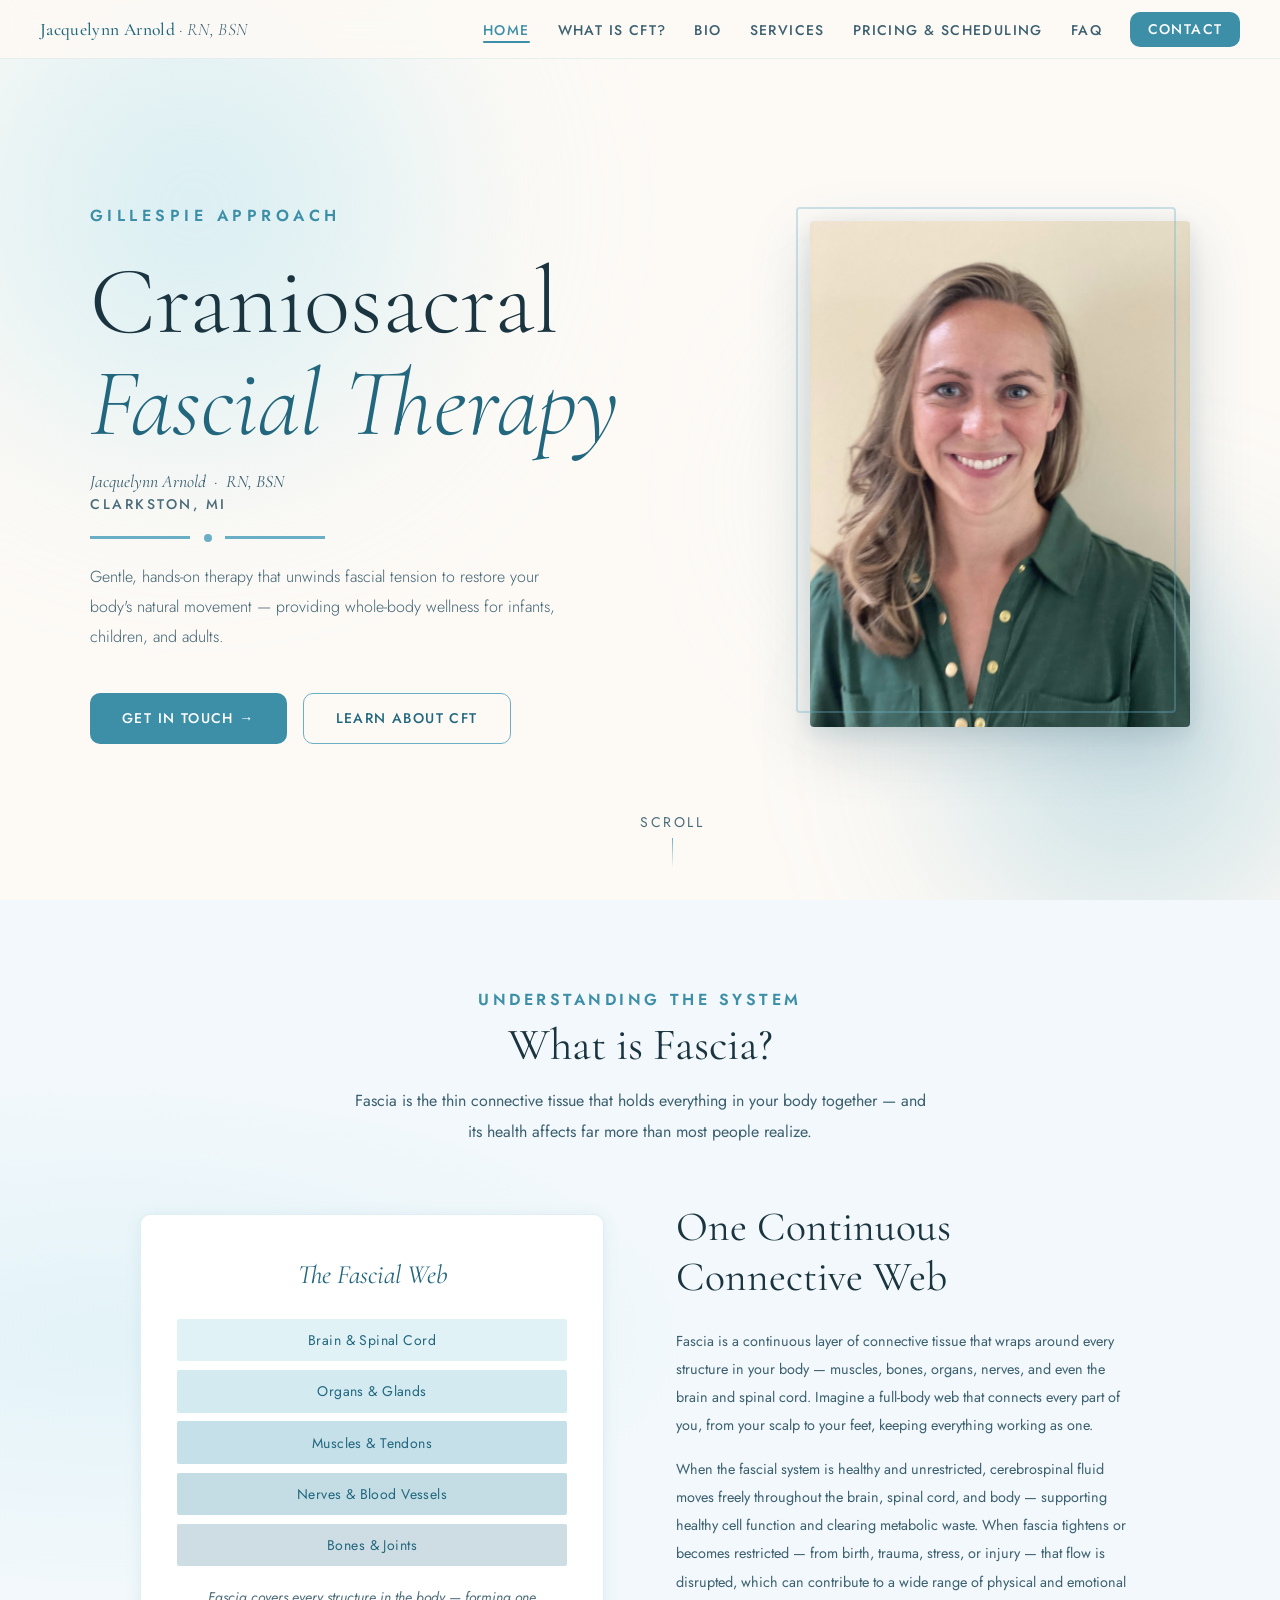
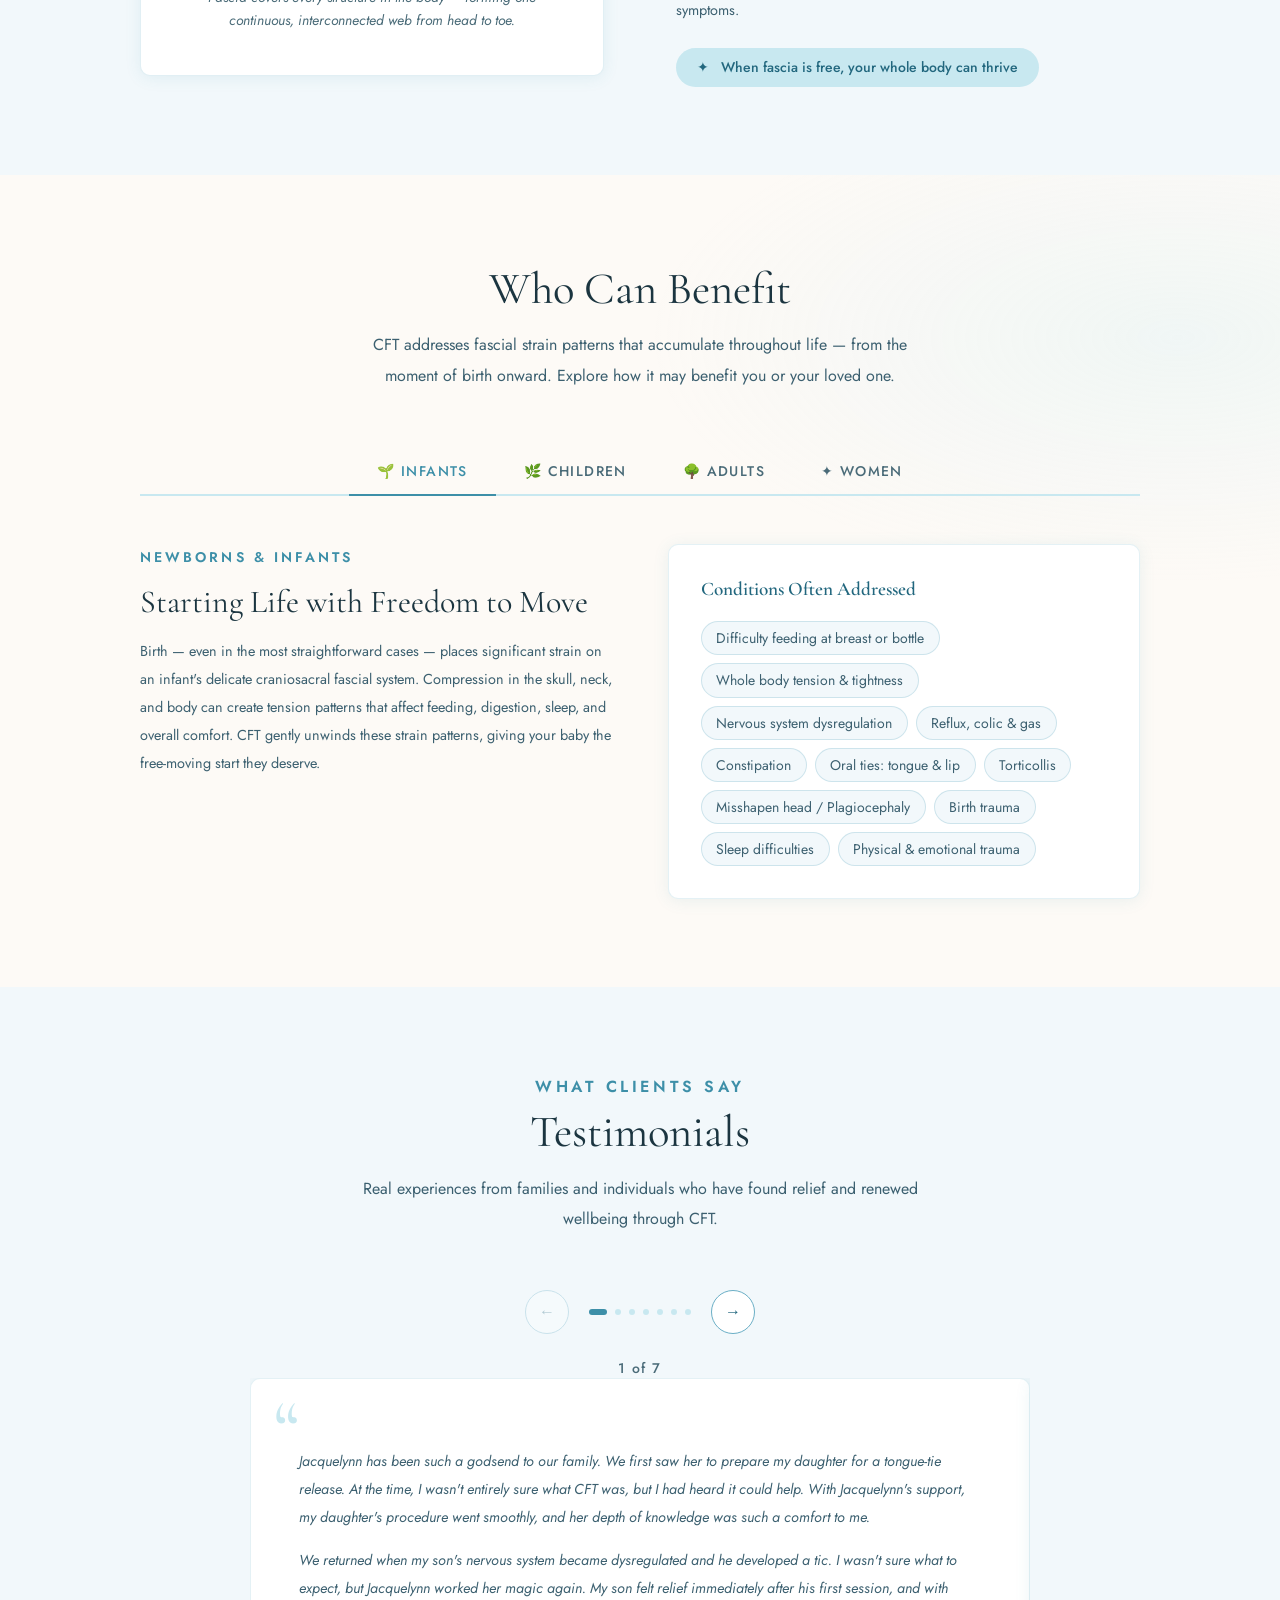
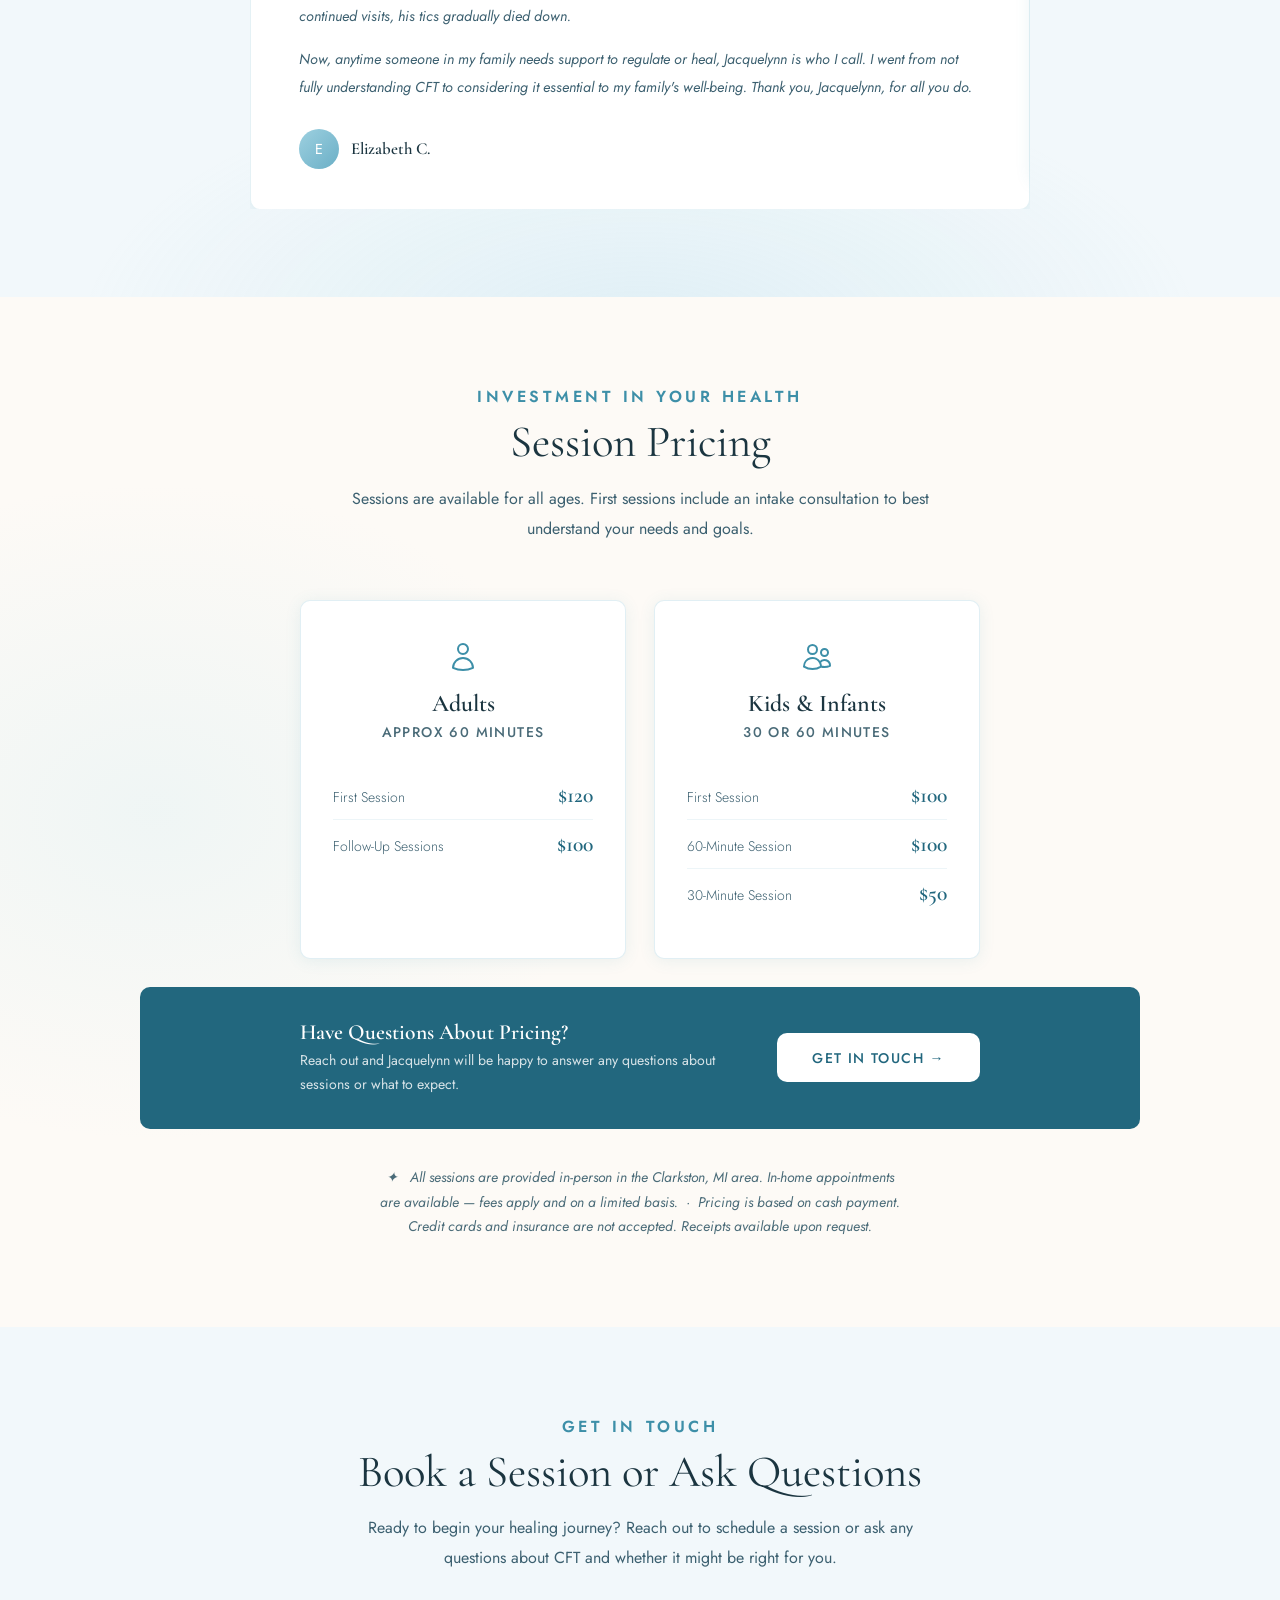
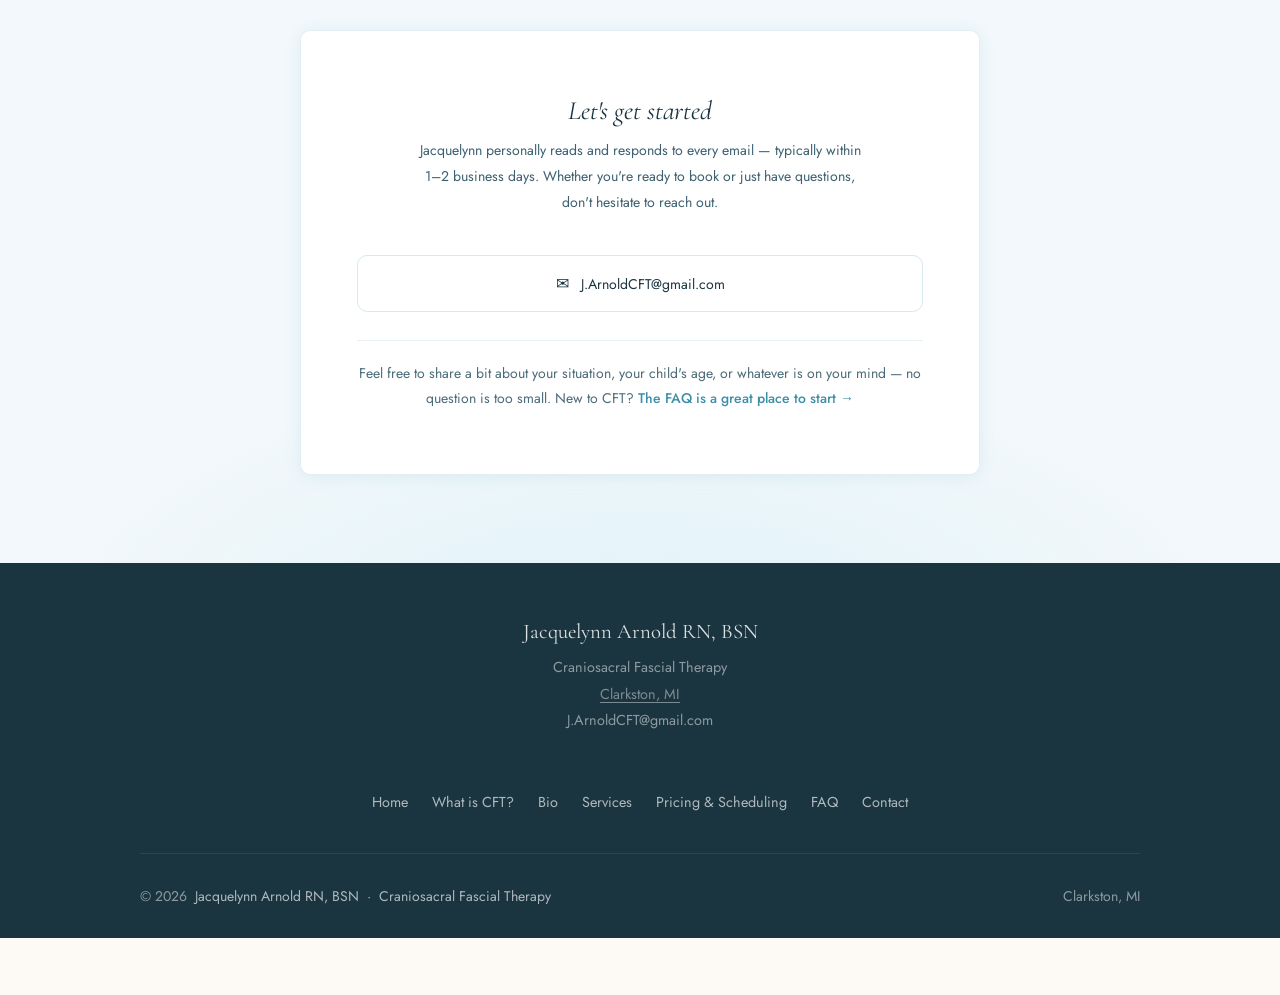
==== commit 301b341c: "Update button labels, step number font and color - Change "Book a Session" to "Get In Touch" across " ====
--- a/index.html
+++ b/index.html
@@ -946,7 +946,7 @@
         </p>
 
         <div class="hero-actions">
-          <a href="#contact" class="btn-primary">Book a Session &rarr;</a>
+          <a href="#contact" class="btn-primary">Get In Touch &rarr;</a>
           <a href="pages/what-is-cft.html" class="btn-outline">Learn About CFT</a>
         </div>
       </div>
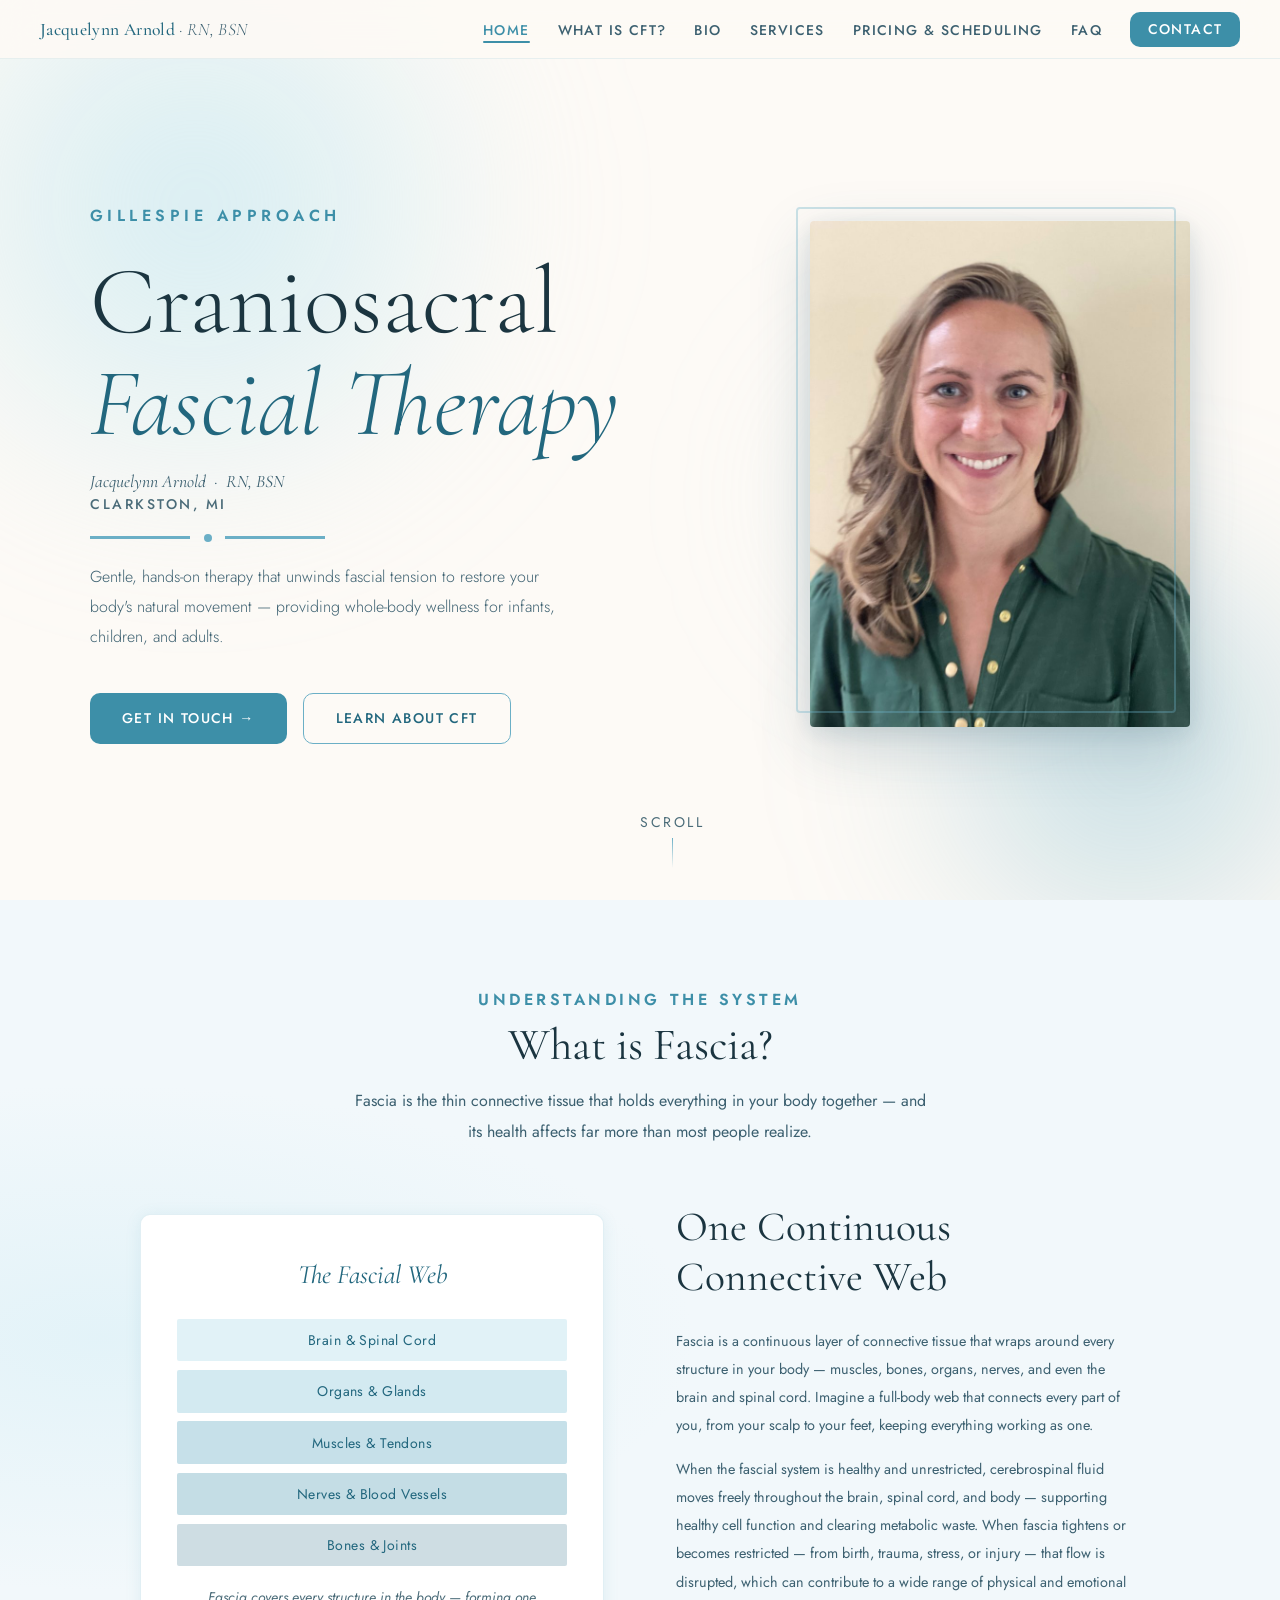
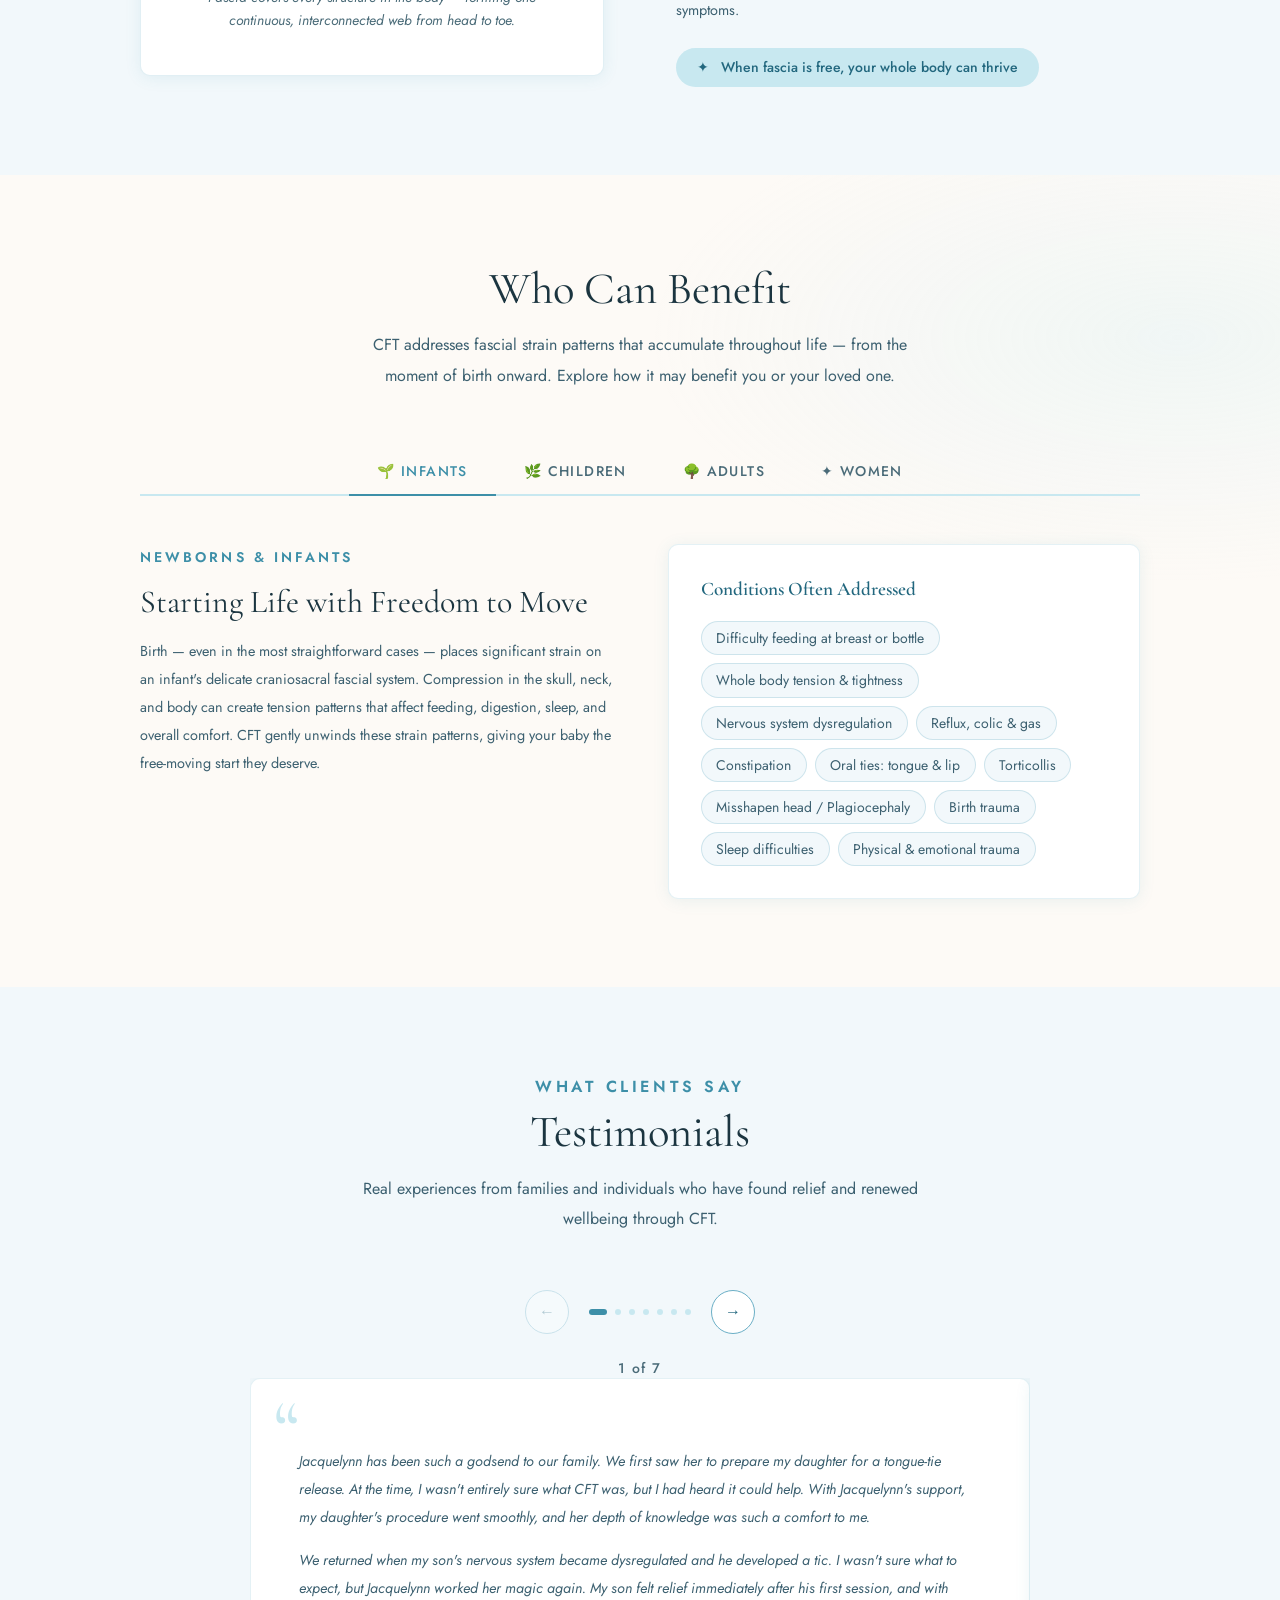
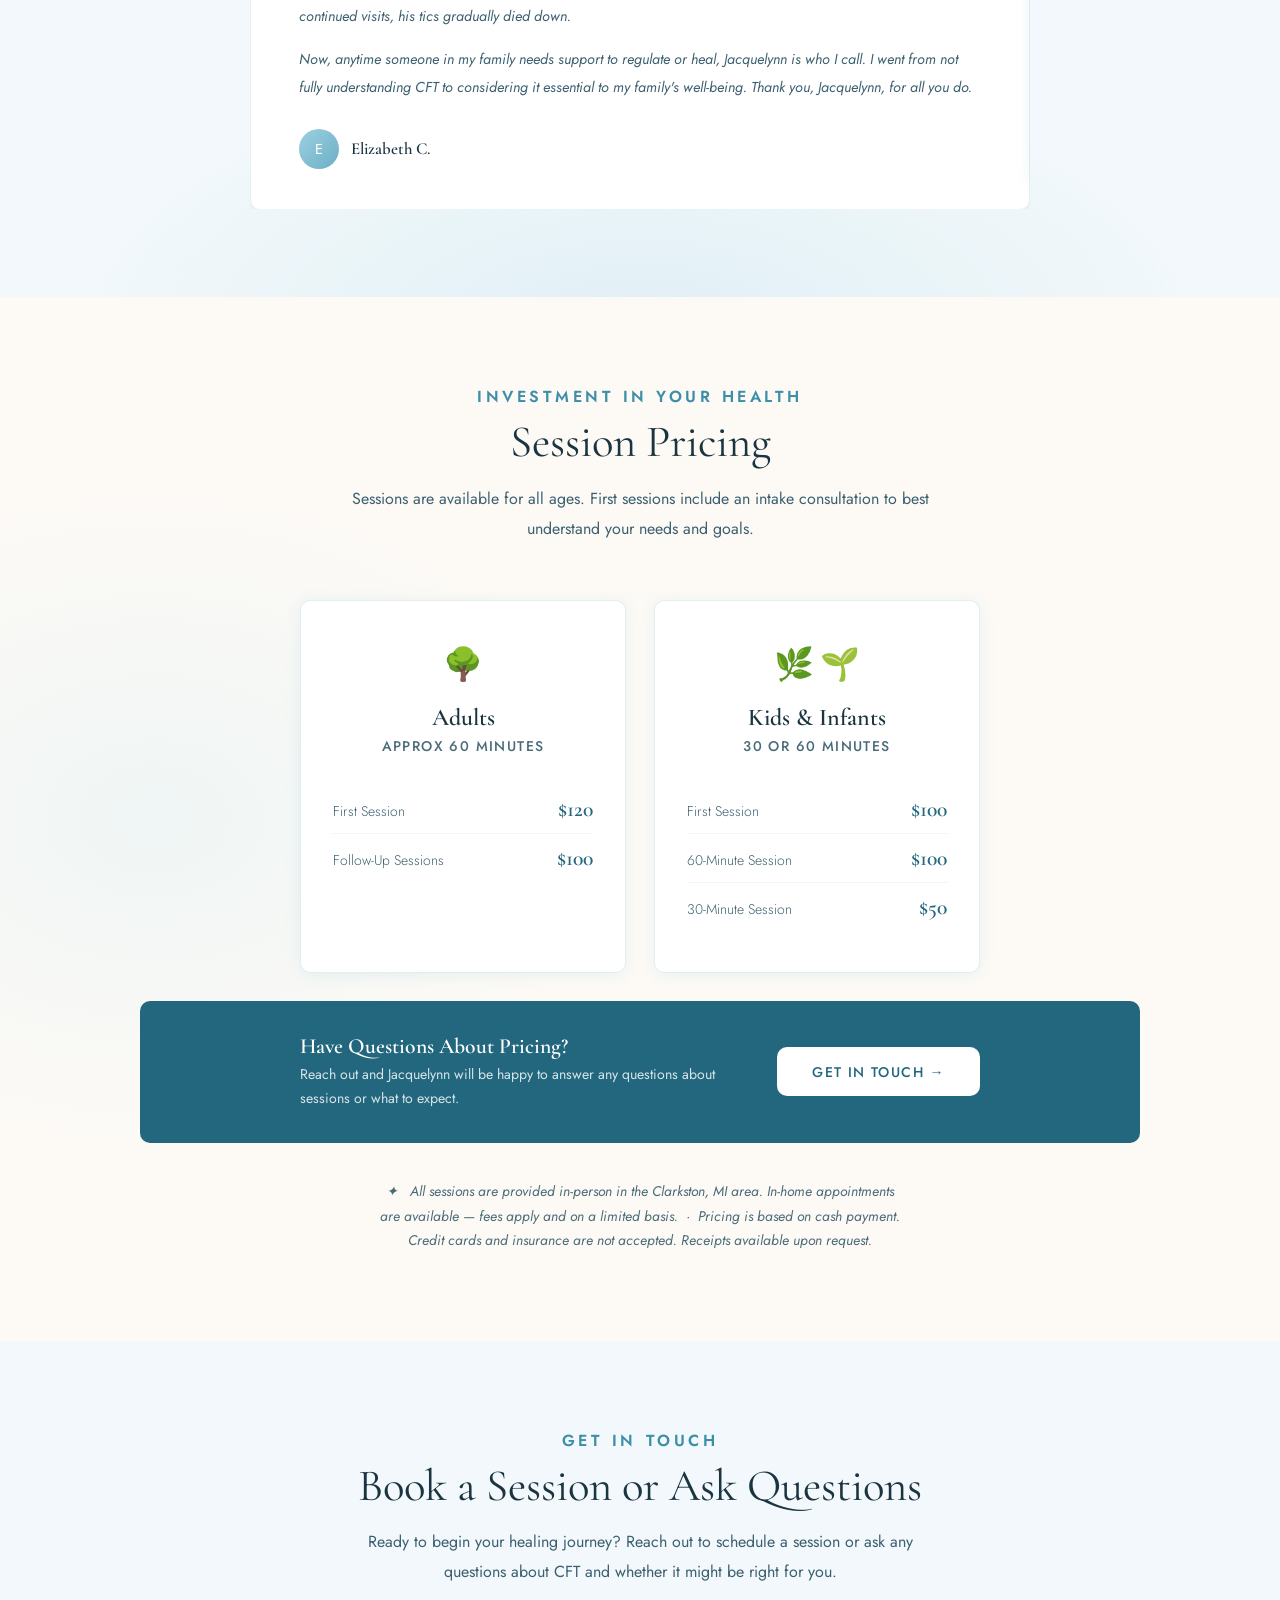
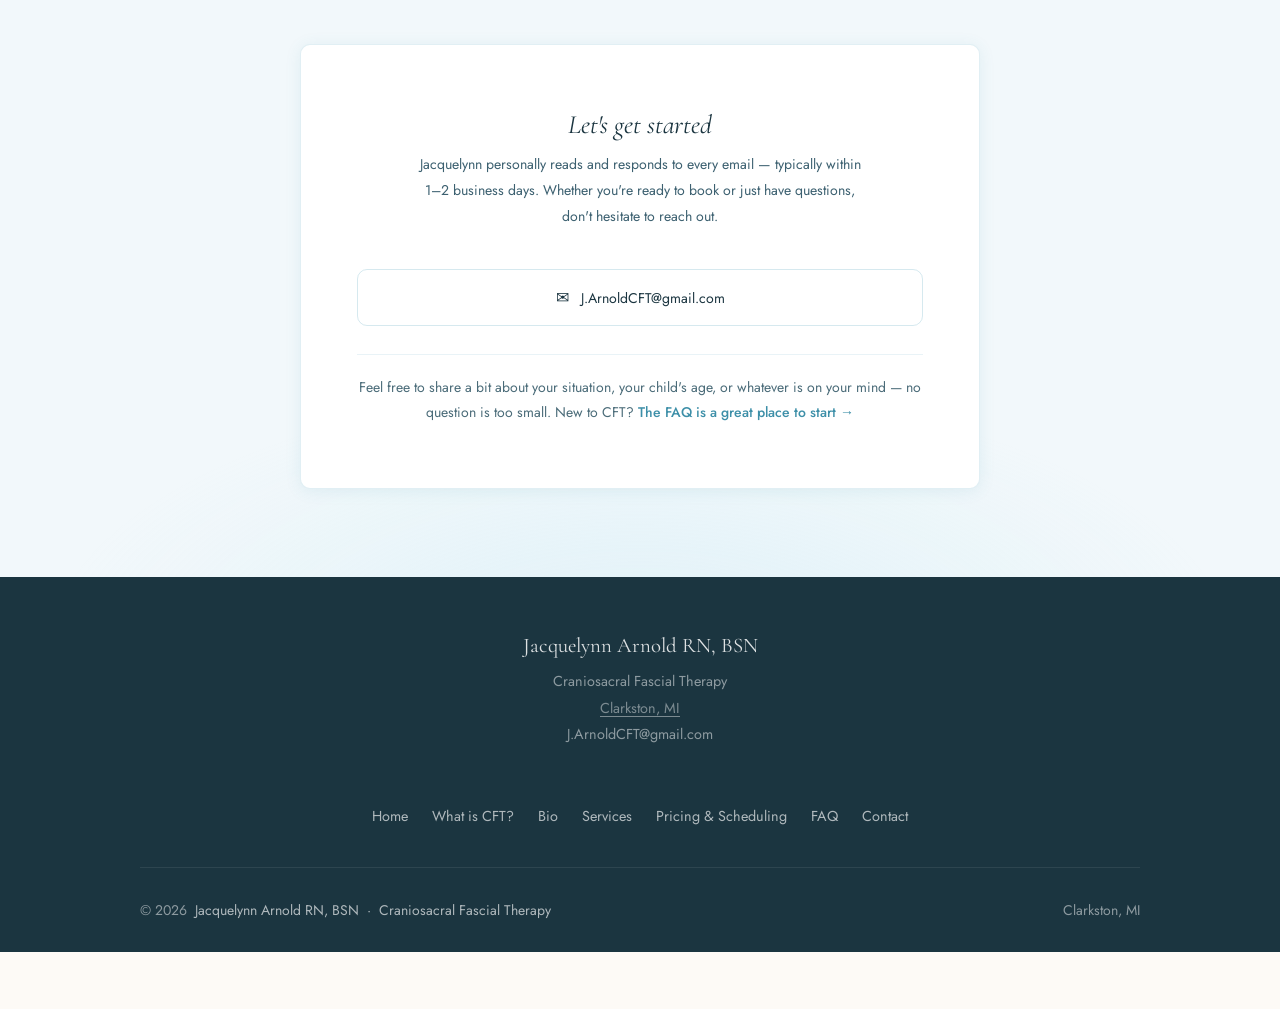
==== commit ade3703f: "Replace person icons with nature emoji on pricing cards Swap Heroicons person/group SVGs for 🌳 (Adul" ====
--- a/index.html
+++ b/index.html
@@ -1325,9 +1325,7 @@
         <!-- Adults pricing -->
         <div class="pricing-card reveal">
           <div class="pricing-icon">
-            <svg style="width:2rem;height:2rem;color:var(--teal-deep);" xmlns="http://www.w3.org/2000/svg" fill="none" viewBox="0 0 24 24" stroke-width="1.5" stroke="currentColor" aria-hidden="true">
-              <path stroke-linecap="round" stroke-linejoin="round" d="M15.75 6a3.75 3.75 0 1 1-7.5 0 3.75 3.75 0 0 1 7.5 0ZM4.501 20.118a7.5 7.5 0 0 1 14.998 0A17.933 17.933 0 0 1 12 21.75c-2.676 0-5.216-.584-7.499-1.632Z" />
-            </svg>
+            <span style="font-size:2rem;" aria-hidden="true">🌳</span>
           </div>
           <div class="pricing-who">Adults</div>
           <div class="pricing-duration">approx 60 minutes</div>
@@ -1343,10 +1341,9 @@
 
         <!-- Kids & Infants pricing -->
         <div class="pricing-card reveal">
-          <div class="pricing-icon">
-            <svg style="width:2rem;height:2rem;color:var(--teal-deep);" xmlns="http://www.w3.org/2000/svg" fill="none" viewBox="0 0 24 24" stroke-width="1.5" stroke="currentColor" aria-hidden="true">
-              <path stroke-linecap="round" stroke-linejoin="round" d="M15 19.128a9.38 9.38 0 0 0 2.625.372 9.337 9.337 0 0 0 4.121-.952 4.125 4.125 0 0 0-7.533-2.493M15 19.128v-.003c0-1.113-.285-2.16-.786-3.07M15 19.128v.106A12.318 12.318 0 0 1 8.624 21c-2.331 0-4.512-.645-6.374-1.766l-.001-.109a6.375 6.375 0 0 1 11.964-3.07M12 6.375a3.375 3.375 0 1 1-6.75 0 3.375 3.375 0 0 1 6.75 0Zm8.25 2.25a2.625 2.625 0 1 1-5.25 0 2.625 2.625 0 0 1 5.25 0Z" />
-            </svg>
+          <div class="pricing-icon" style="gap:0.35rem;">
+            <span style="font-size:2rem;" aria-hidden="true">🌿</span>
+            <span style="font-size:2rem;" aria-hidden="true">🌱</span>
           </div>
           <div class="pricing-who">Kids &amp; Infants</div>
           <div class="pricing-duration">30 or 60 Minutes</div>
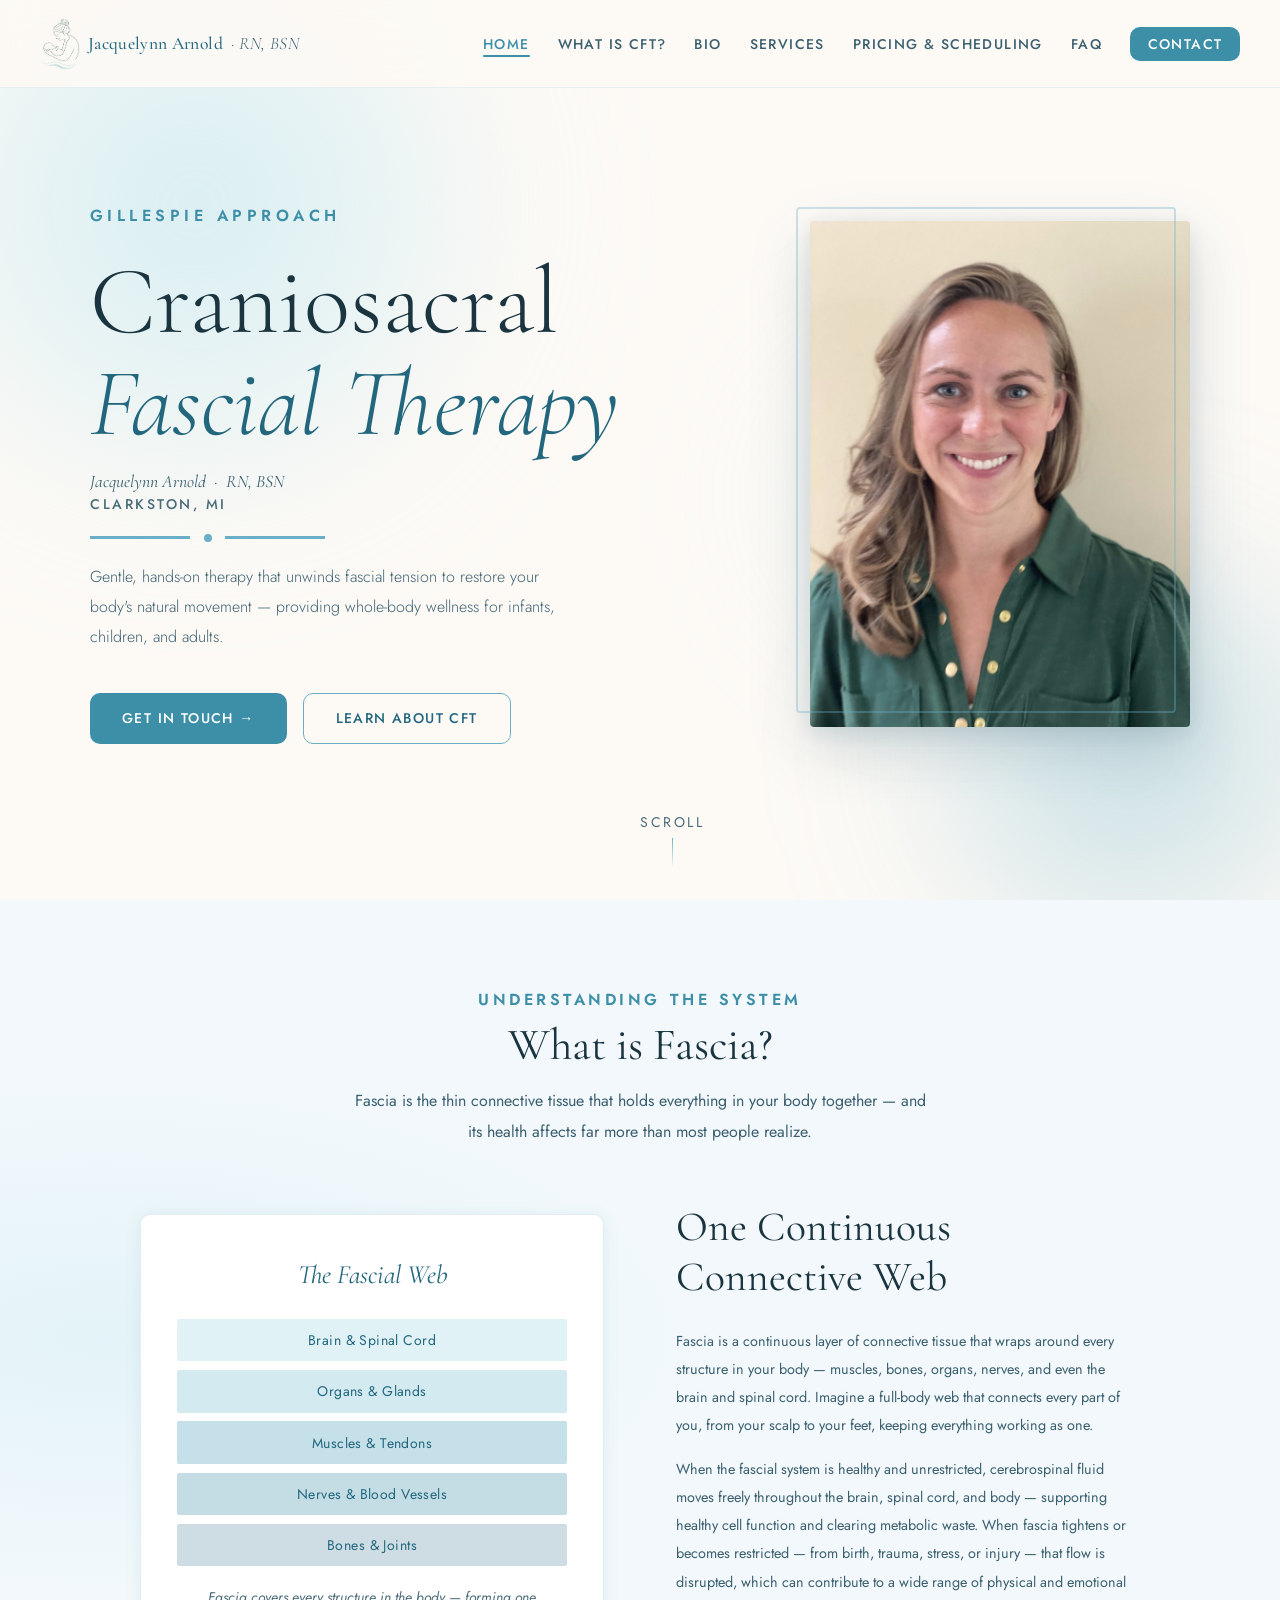
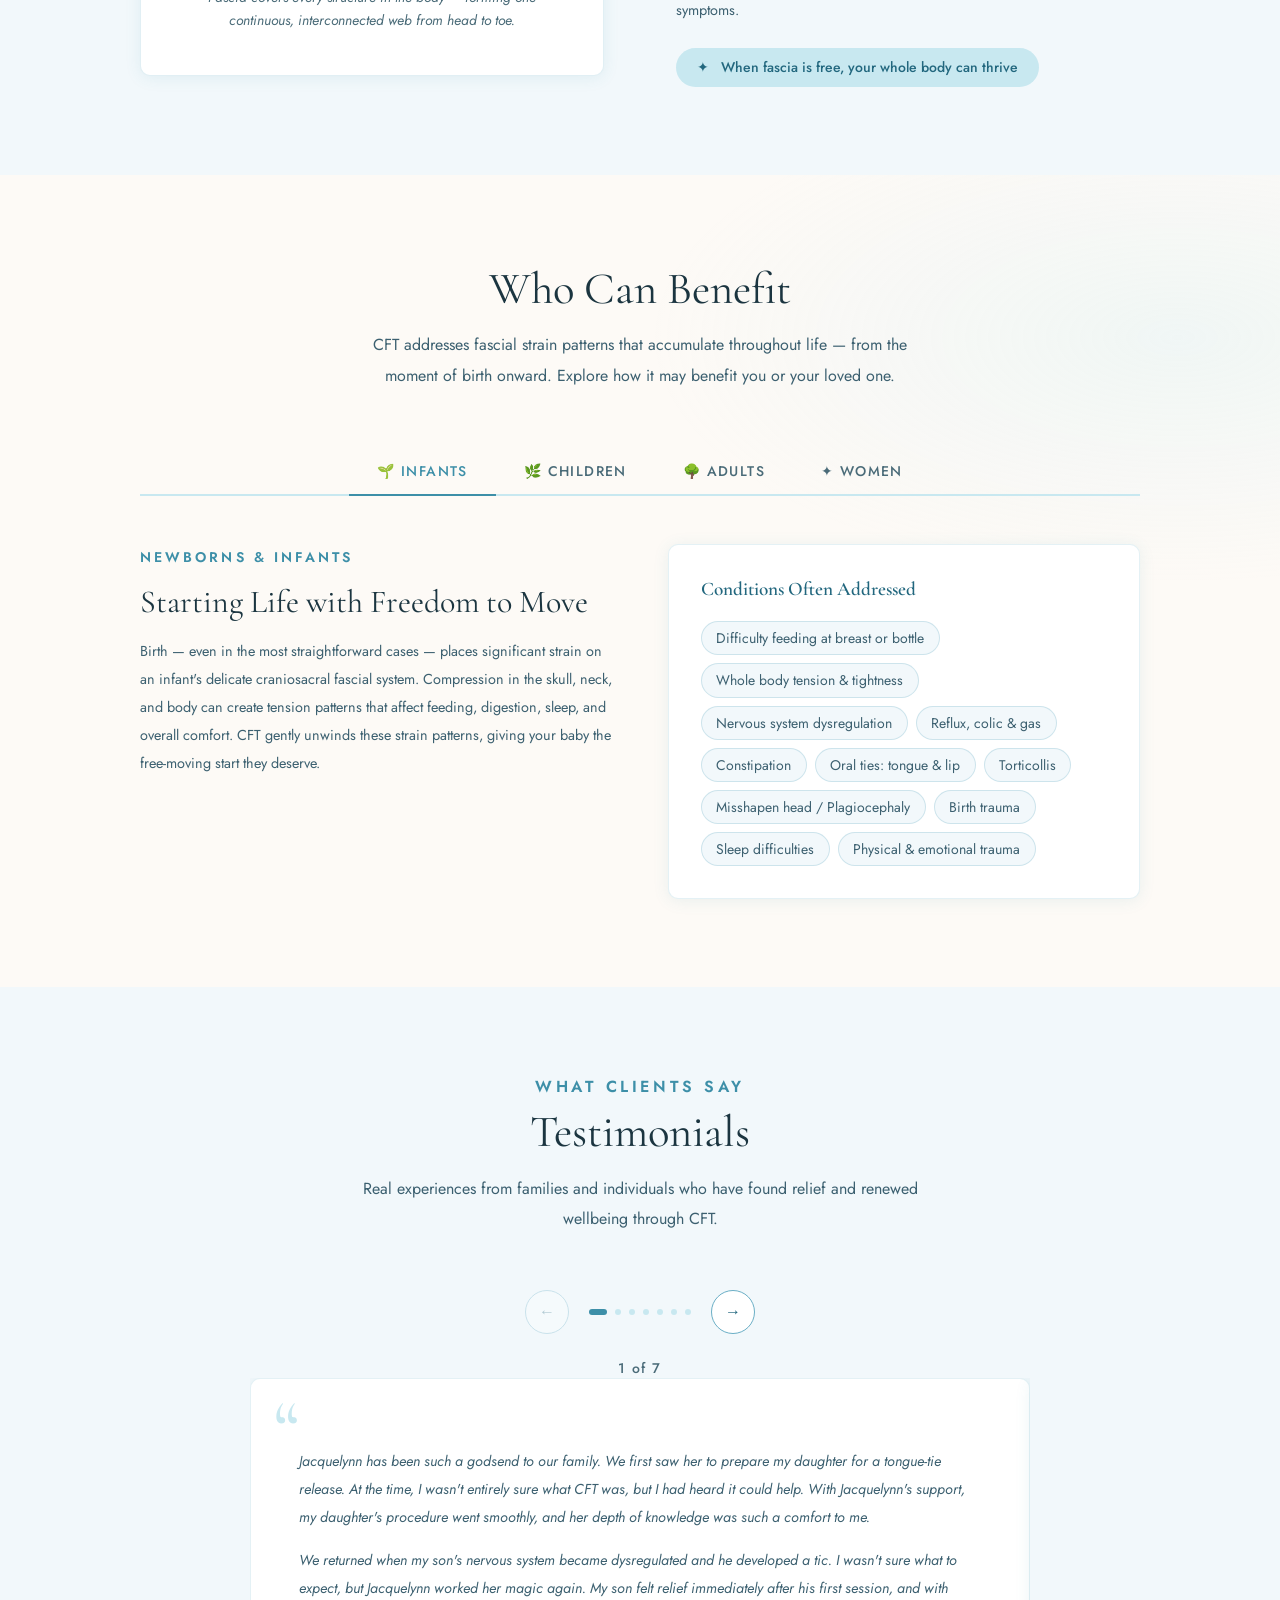
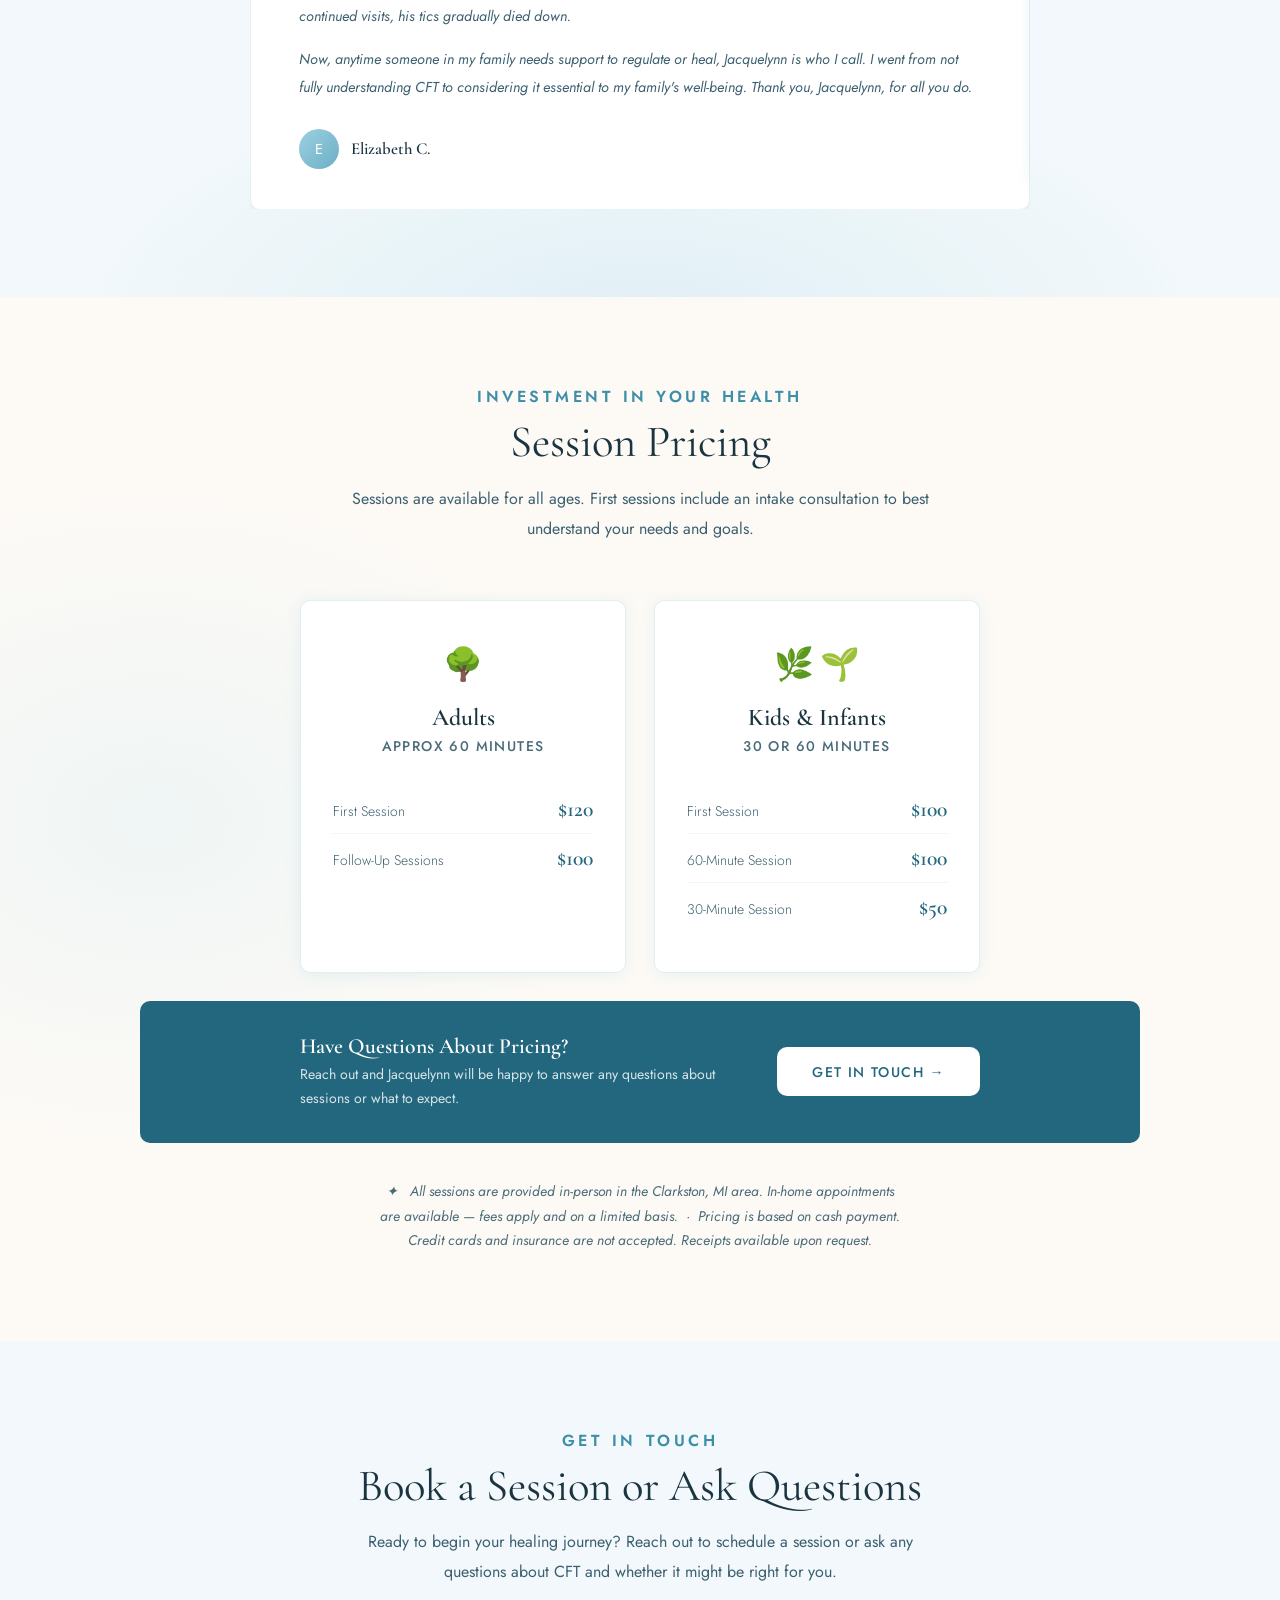
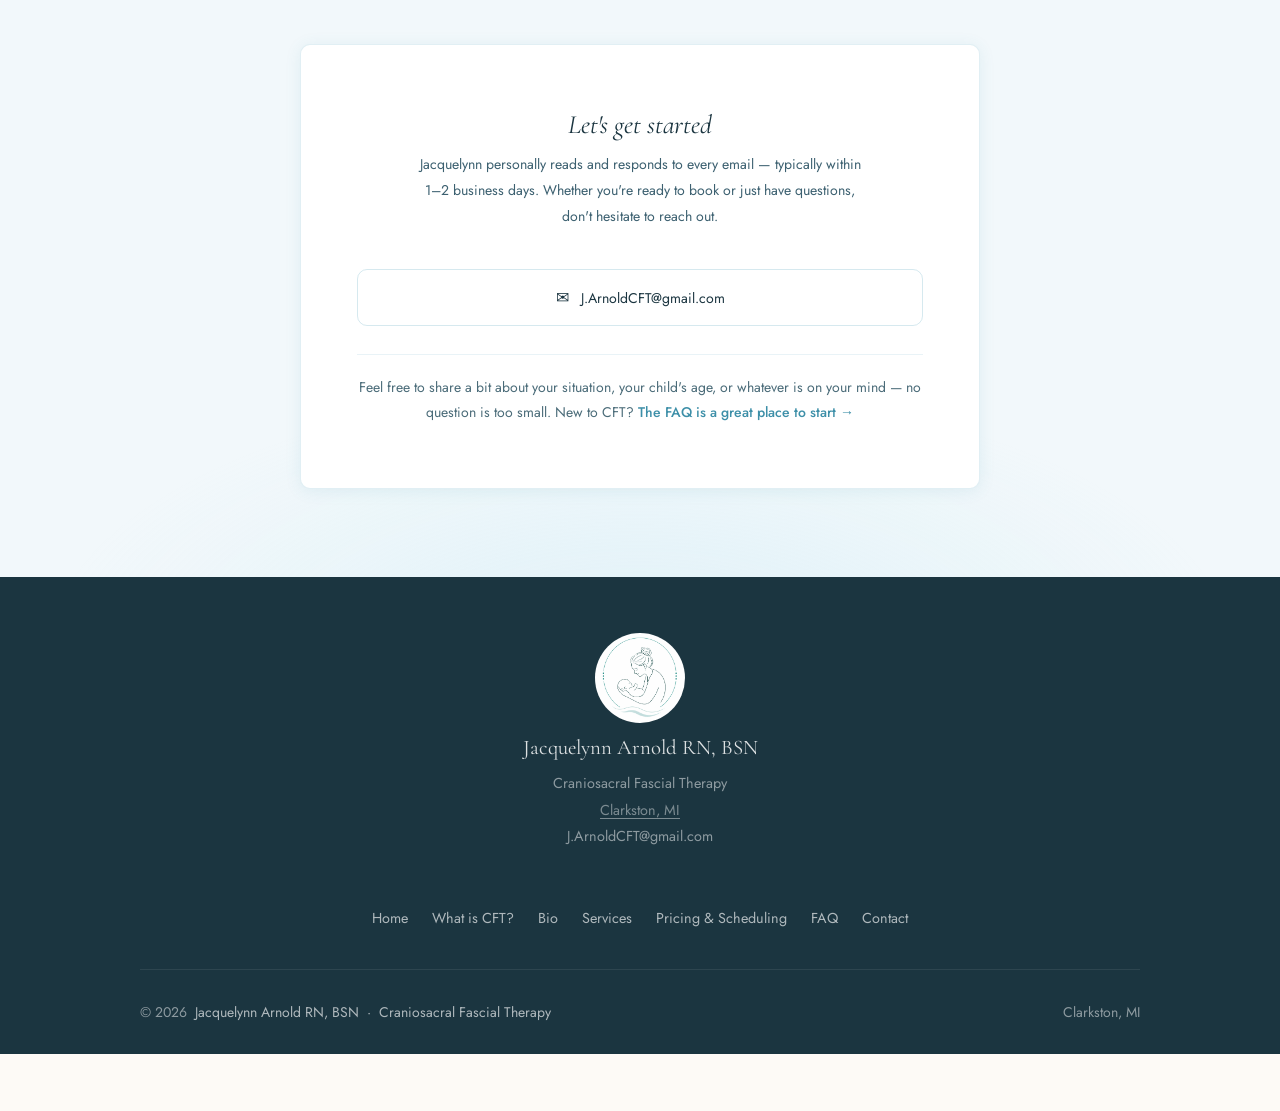
==== commit 8ac68e42: "Add business logo to nav and footer across all pages - Nav: transparent logo illustration (cropped t" ====
--- a/index.html
+++ b/index.html
@@ -1,6 +1,15 @@
 <!DOCTYPE html>
 <html lang="en">
 <head>
+  <!-- Google tag (gtag.js) -->
+  <script async src="https://www.googletagmanager.com/gtag/js?id=G-5D45E03QPW"></script>
+  <script>
+    window.dataLayer = window.dataLayer || [];
+    function gtag(){dataLayer.push(arguments);}
+    gtag('js', new Date());
+
+    gtag('config', 'G-5D45E03QPW');
+  </script>
   <meta charset="UTF-8">
   <meta name="viewport" content="width=device-width, initial-scale=1.0">
   <meta name="description" content="Jacquelynn Arnold RN, BSN offers Craniosacral Fascial Therapy (CFT) in Clarkston, MI — gentle, hands-on sessions for infants, children, and adults. Book a session today.">
@@ -20,6 +29,15 @@
   <meta name="twitter:description" content="Jacquelynn Arnold RN, BSN offers Craniosacral Fascial Therapy (CFT) in Clarkston, MI — gentle, hands-on sessions for infants, children, and adults. Book a session today.">
   <meta name="twitter:image" content="https://www.jarnoldcft.com/images/social-card.jpg">
   <link rel="icon" href="data:image/svg+xml,%3Csvg xmlns='http://www.w3.org/2000/svg' viewBox='0 0 32 32'%3E%3Crect width='32' height='32' rx='6' fill='%233D8FA8'/%3E%3Ctext x='16' y='24' text-anchor='middle' font-family='serif' font-size='22' fill='white'%3EJ%3C/text%3E%3C/svg%3E">
+  <!-- WebSite Schema -->
+  <script type="application/ld+json">
+  {
+    "@context": "https://schema.org",
+    "@type": "WebSite",
+    "name": "Jacquelynn Arnold CFT",
+    "url": "https://www.jarnoldcft.com/"
+  }
+  </script>
   <title>Craniosacral Fascial Therapy | Jacquelynn Arnold RN, BSN</title>
   <link href="https://fonts.googleapis.com/css2?family=Cormorant+Garamond:ital,wght@0,300;0,400;0,500;0,600;1,300;1,400;1,500&family=Jost:wght@300;400;500;600&display=swap" rel="stylesheet">
   <link rel="stylesheet" href="styles.css">
@@ -891,6 +909,7 @@
        =================================================== -->
   <nav id="navbar">
     <a href="#home" class="nav-brand">
+      <img src="images/Logo_transparent.png" alt="Jacquelynn Arnold CFT logo">
       Jacquelynn Arnold <span>· RN, BSN</span>
     </a>
 
@@ -1438,6 +1457,7 @@
       <!-- Row 1: Brand info + Map side by side -->
       <div class="footer-top">
         <div class="footer-brand">
+          <img src="images/Logo_circle-dots.png" alt="Jacquelynn Arnold CFT">
           <h3>Jacquelynn Arnold RN, BSN</h3>
           <p>
             Craniosacral Fascial Therapy<br>
--- a/styles.css
+++ b/styles.css
@@ -74,6 +74,15 @@
   letter-spacing: 0.02em;
   text-decoration: none;
   white-space: nowrap;
+  display: flex;
+  align-items: center;
+  gap: 0.5rem;
+}
+
+.nav-brand img {
+  height: 52px;
+  width: auto;
+  display: block;
 }
 
 .nav-brand span {
@@ -406,6 +415,16 @@
 }
 .footer-top .footer-brand {
   text-align: center;
+}
+
+.footer-brand img {
+  height: 90px;
+  width: auto;
+  border-radius: 50%;
+  margin-bottom: 0.75rem;
+  display: block;
+  margin-left: auto;
+  margin-right: auto;
 }
 
 
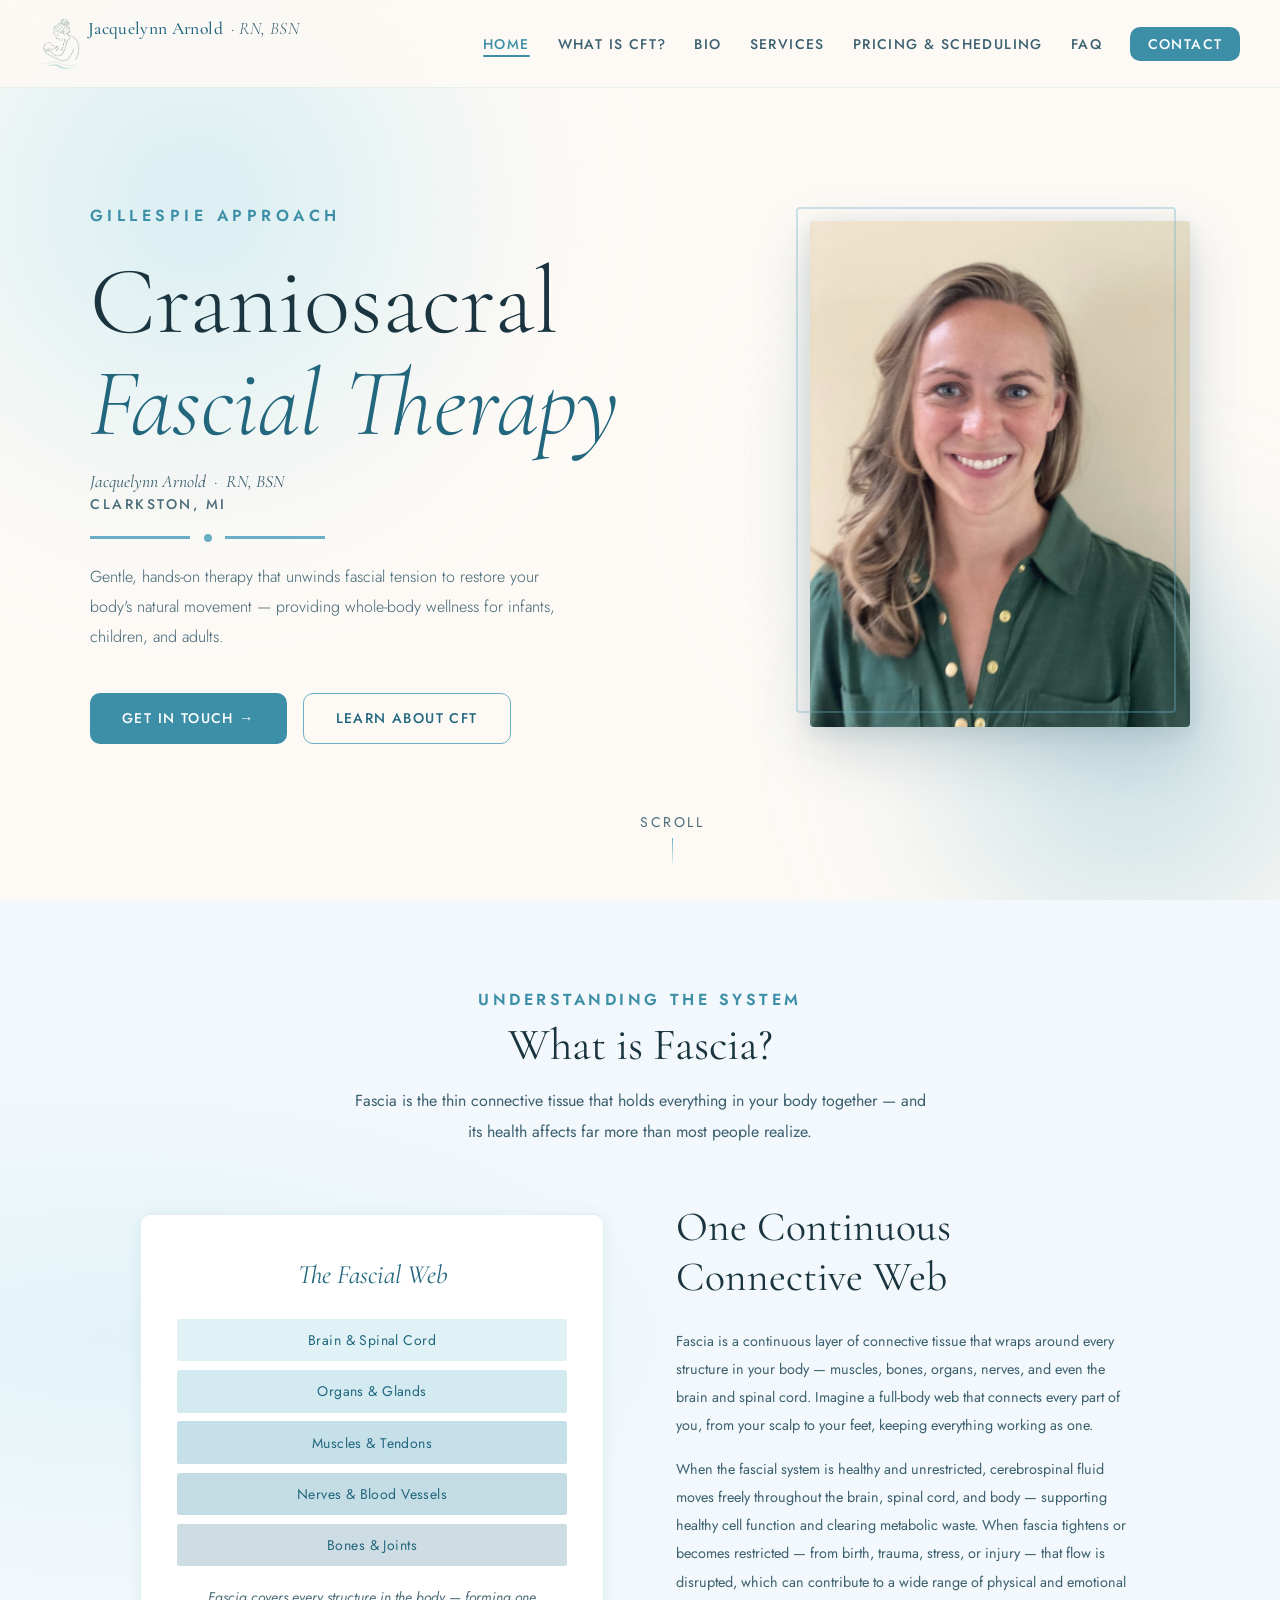
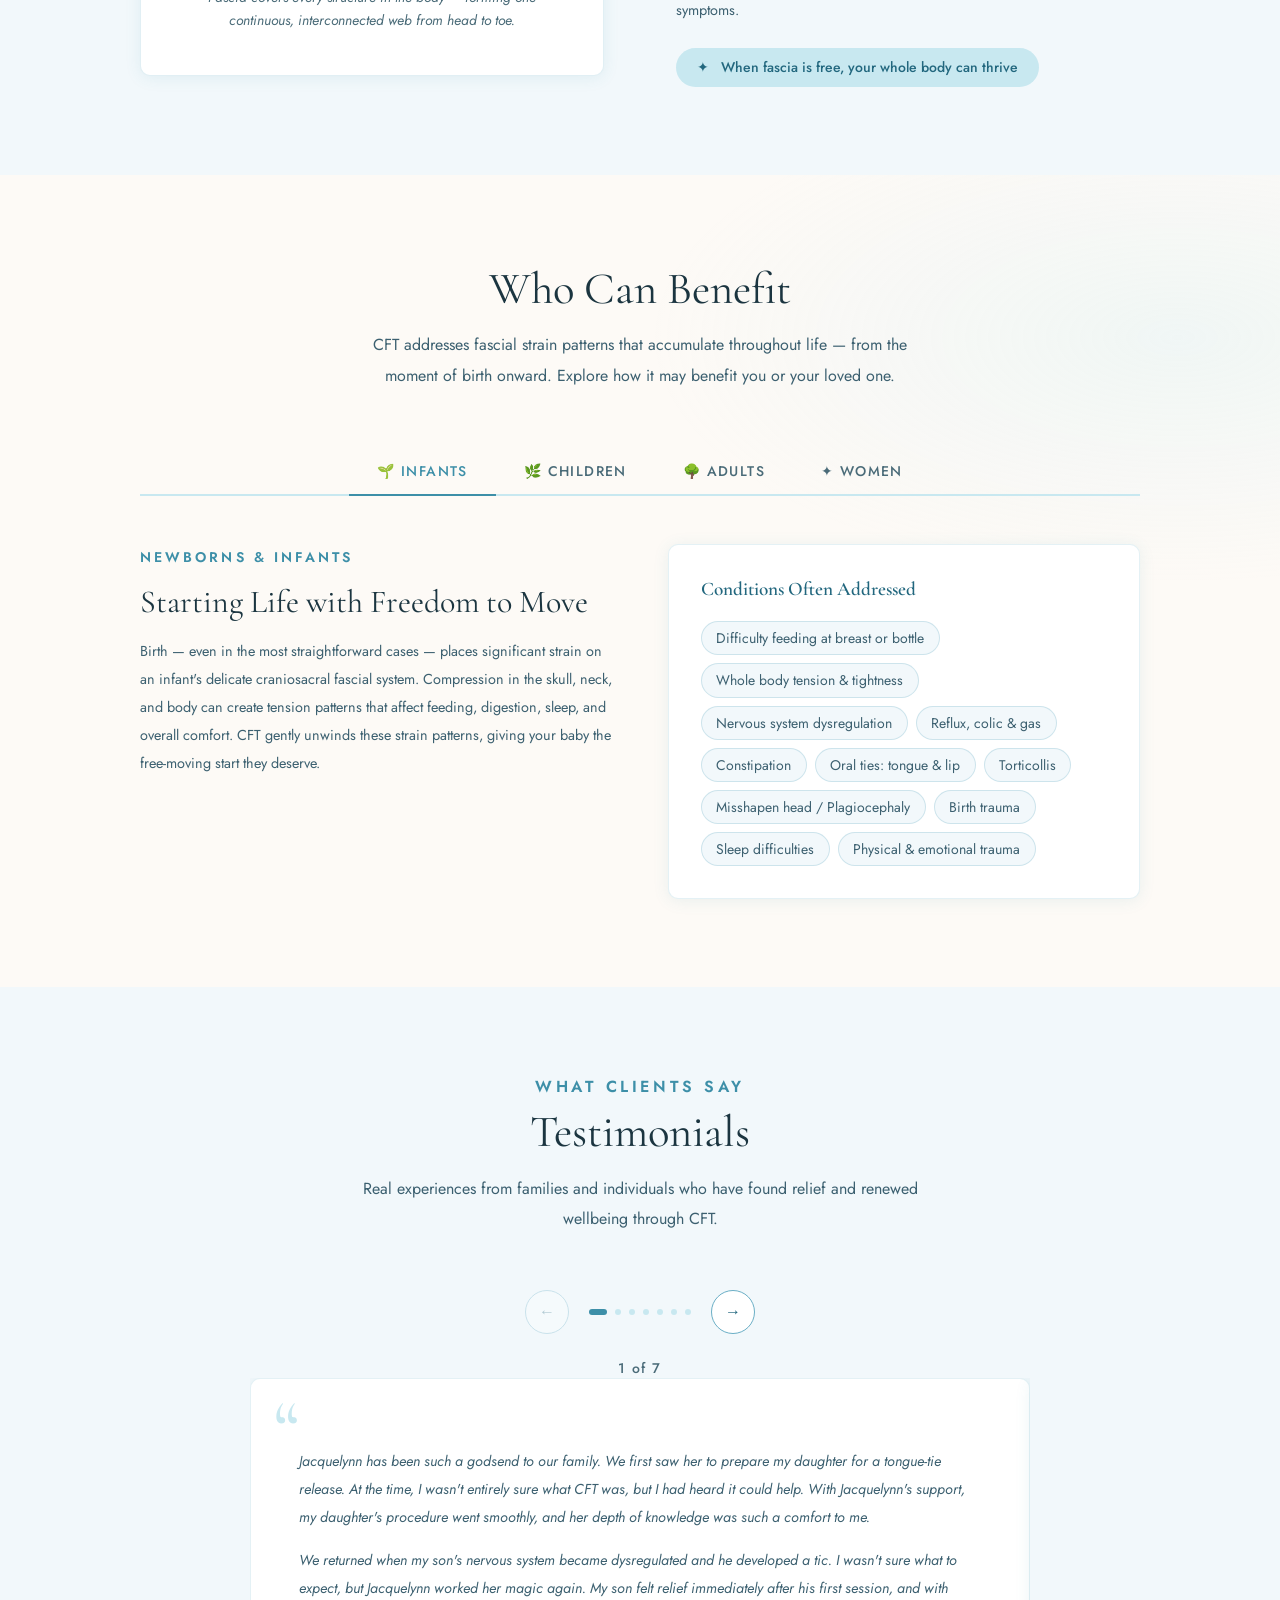
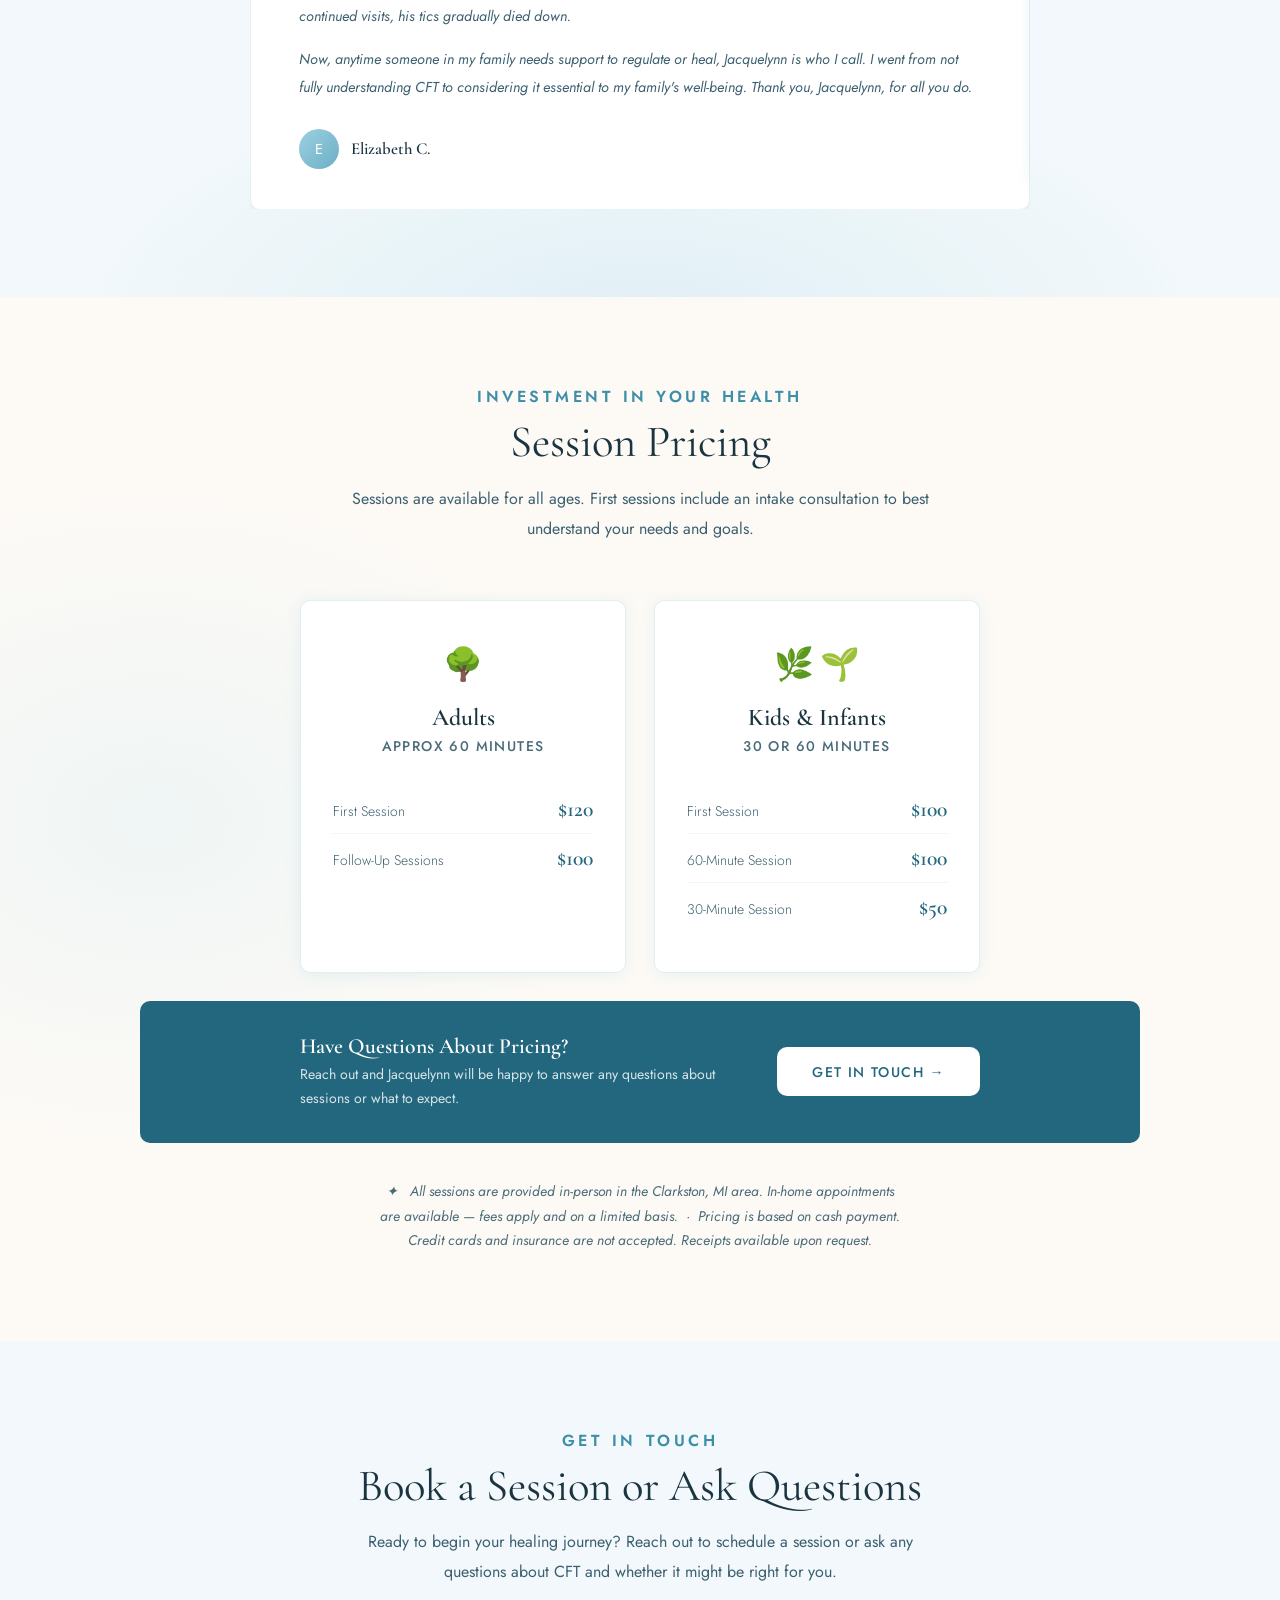
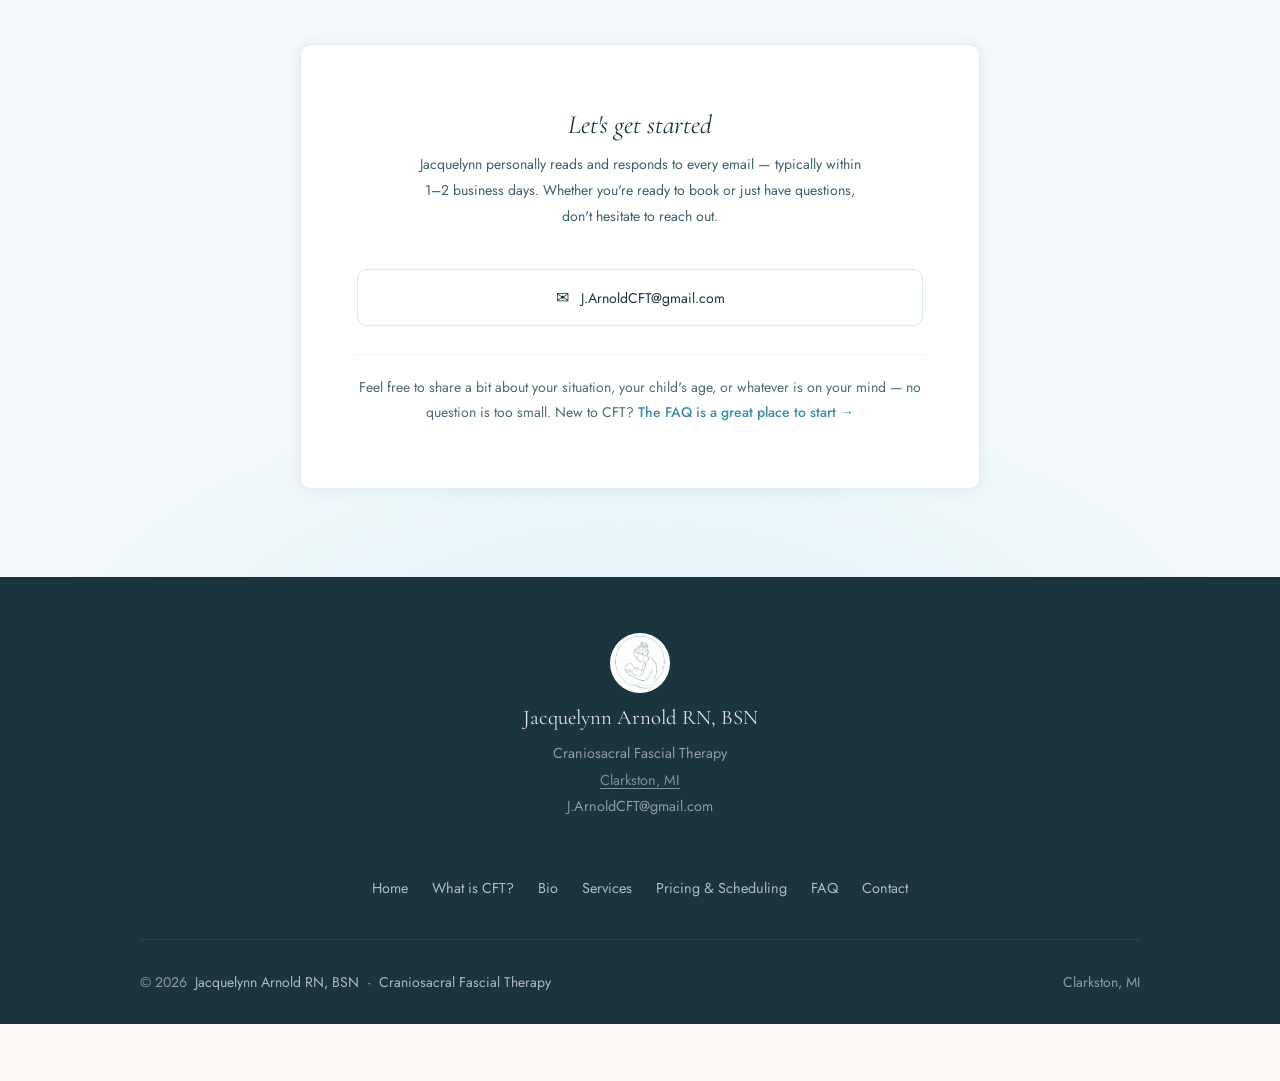
==== commit 339f4691: "Adjust logo sizing in nav and footer - Nav: align text to flex-start so it sits beside the upper ill" ====
--- a/index.html
+++ b/index.html
@@ -909,7 +909,7 @@
        =================================================== -->
   <nav id="navbar">
     <a href="#home" class="nav-brand">
-      <img src="images/Logo_transparent.png" alt="Jacquelynn Arnold CFT logo">
+      <img src="images/Logo_transparent.png" alt="Jacquelynn Arnold CFT logo" height="52">
       Jacquelynn Arnold <span>· RN, BSN</span>
     </a>
 
@@ -1457,7 +1457,7 @@
       <!-- Row 1: Brand info + Map side by side -->
       <div class="footer-top">
         <div class="footer-brand">
-          <img src="images/Logo_circle-dots.png" alt="Jacquelynn Arnold CFT">
+          <img src="images/Logo_circle-dots.png" alt="Jacquelynn Arnold CFT" height="60" width="60">
           <h3>Jacquelynn Arnold RN, BSN</h3>
           <p>
             Craniosacral Fascial Therapy<br>
--- a/styles.css
+++ b/styles.css
@@ -75,7 +75,7 @@
   text-decoration: none;
   white-space: nowrap;
   display: flex;
-  align-items: center;
+  align-items: flex-start;
   gap: 0.5rem;
 }
 
@@ -83,6 +83,8 @@
   height: 52px;
   width: auto;
   display: block;
+  flex-shrink: 0;
+  max-height: 52px;
 }
 
 .nav-brand span {
@@ -418,8 +420,8 @@
 }
 
 .footer-brand img {
-  height: 90px;
-  width: auto;
+  height: 60px;
+  width: 60px;
   border-radius: 50%;
   margin-bottom: 0.75rem;
   display: block;
